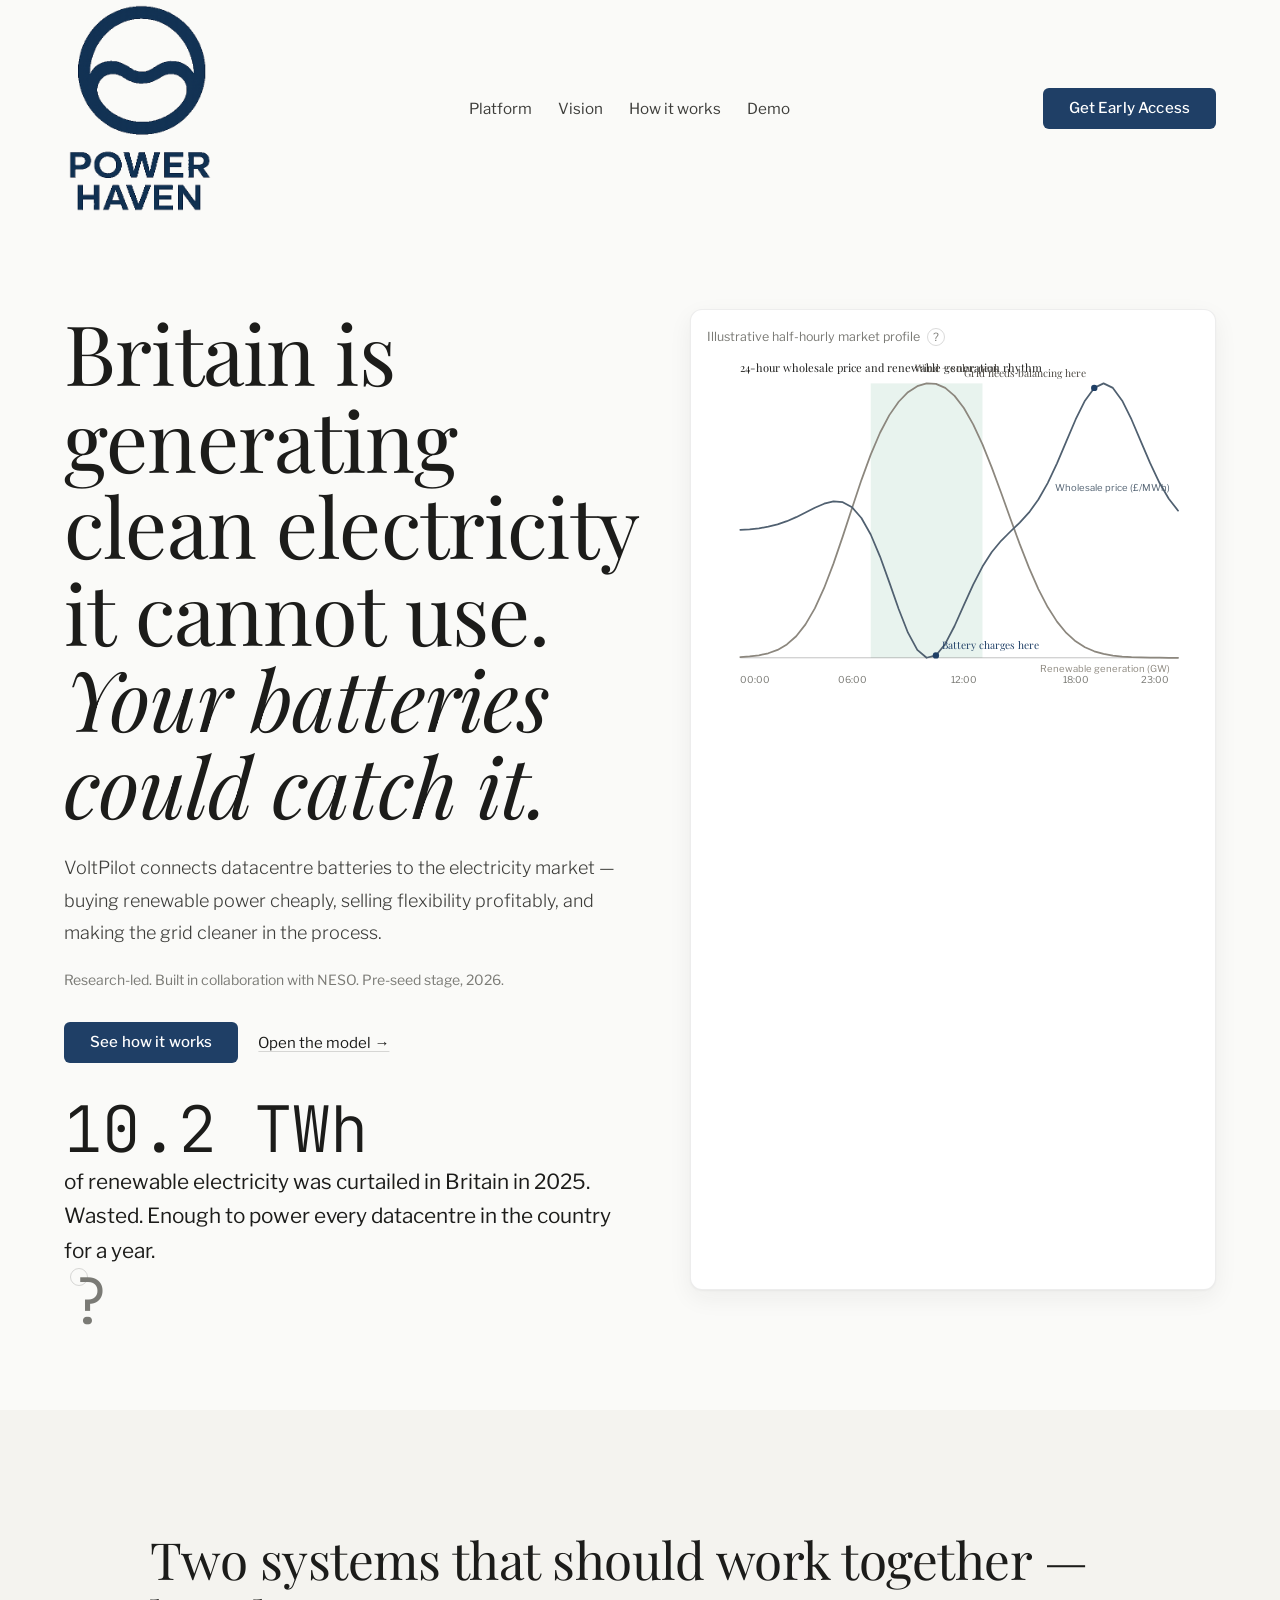
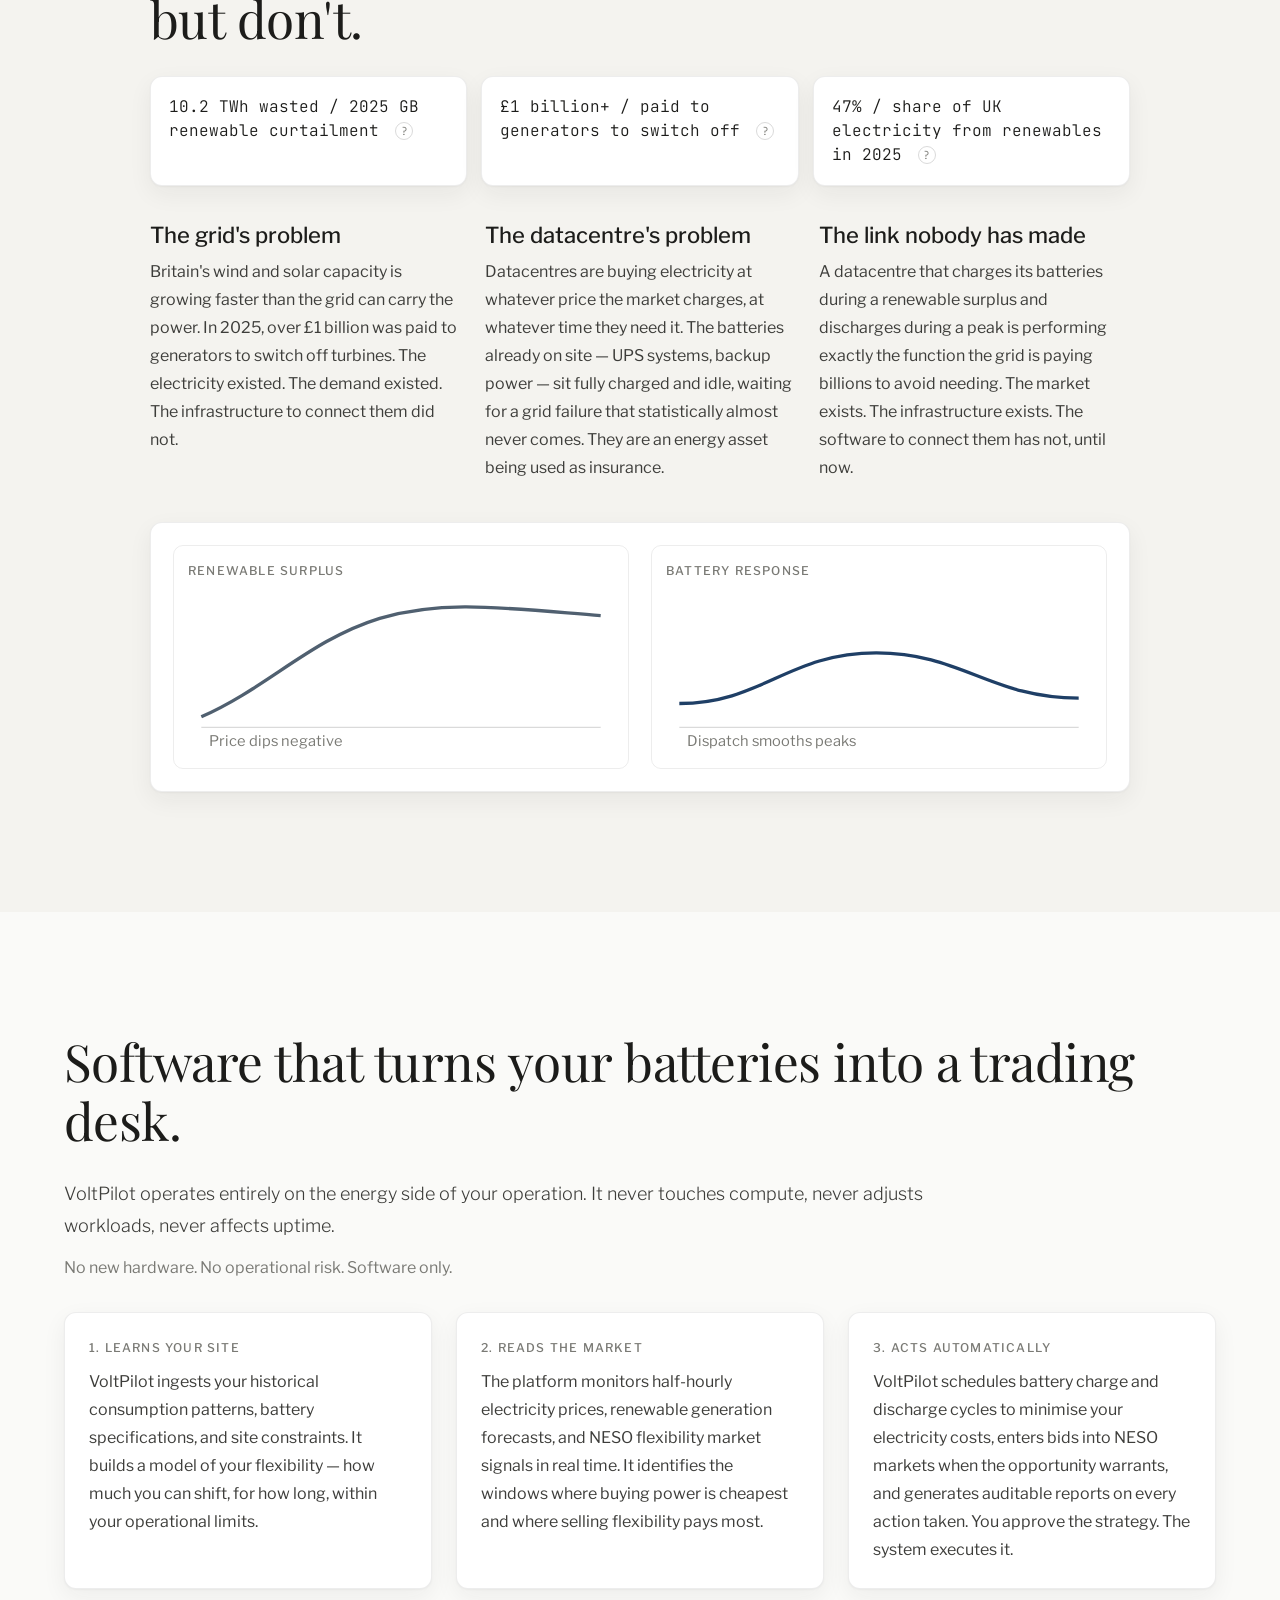
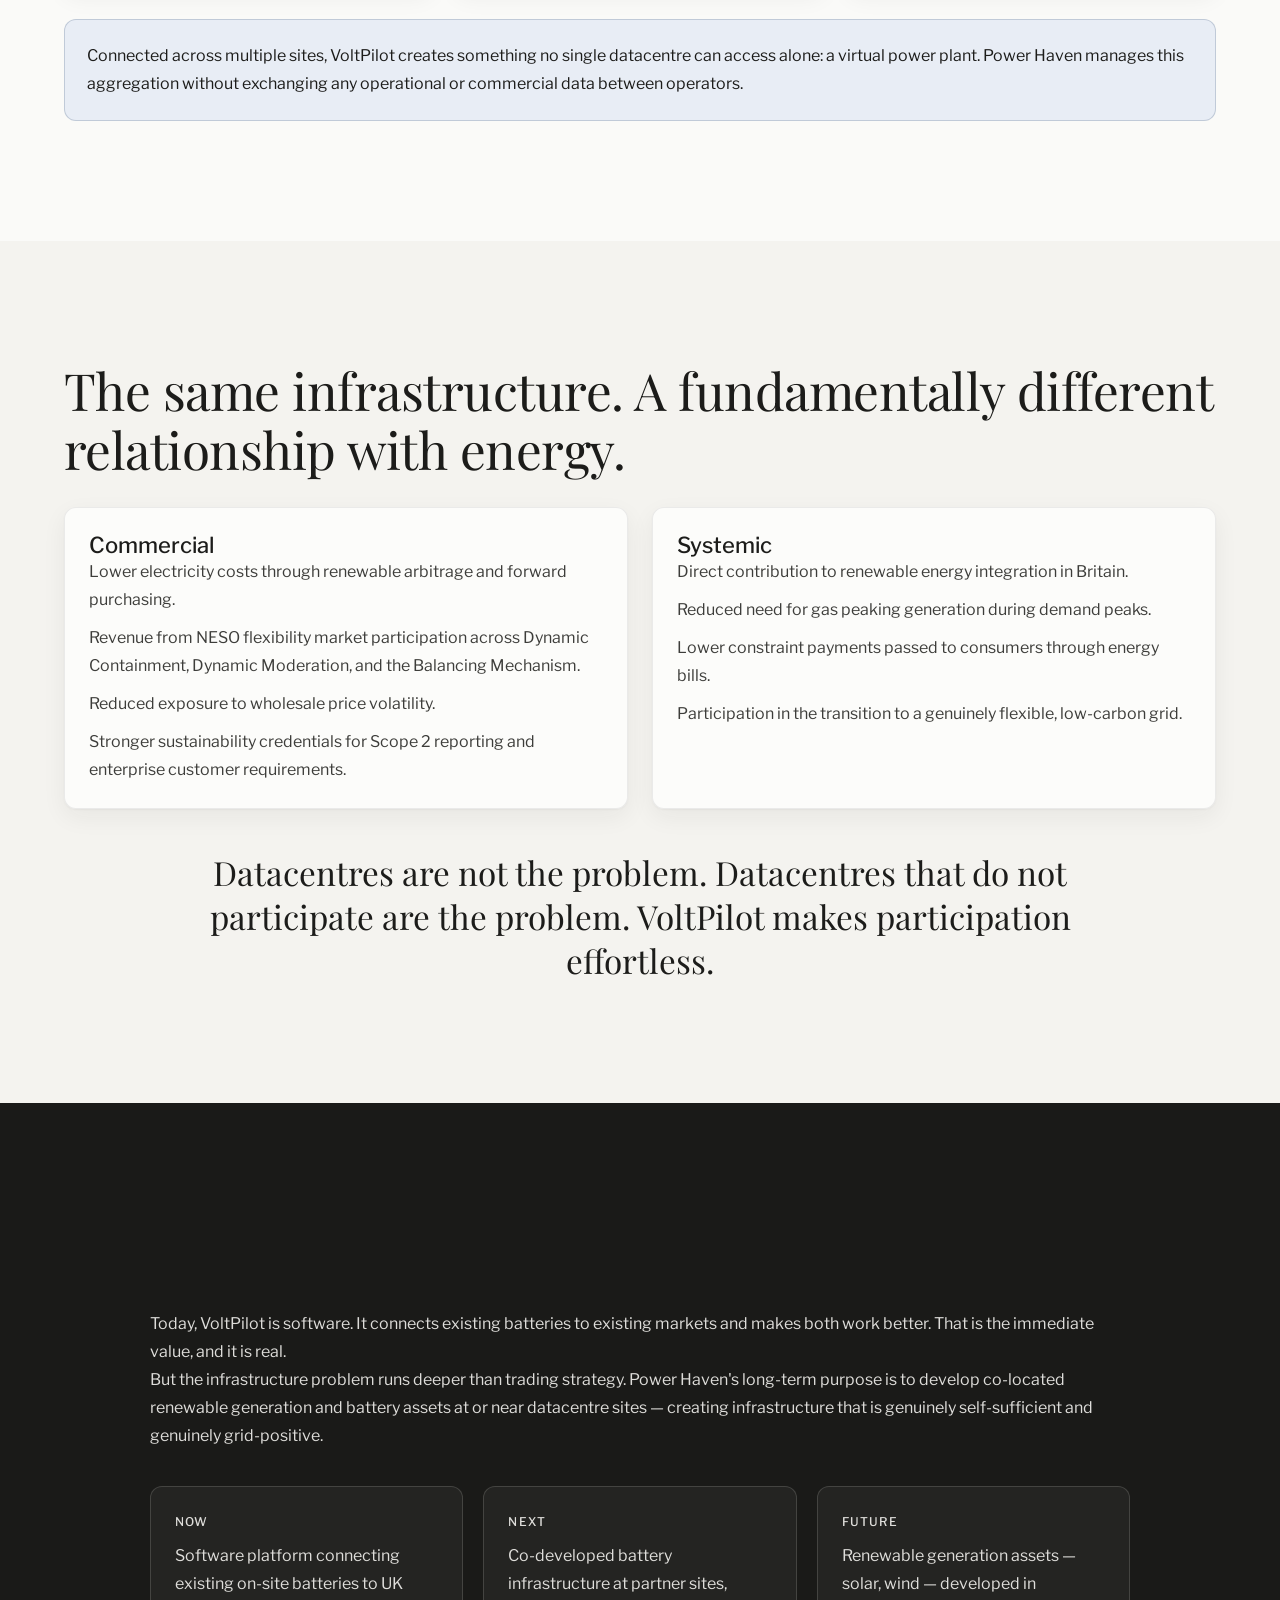
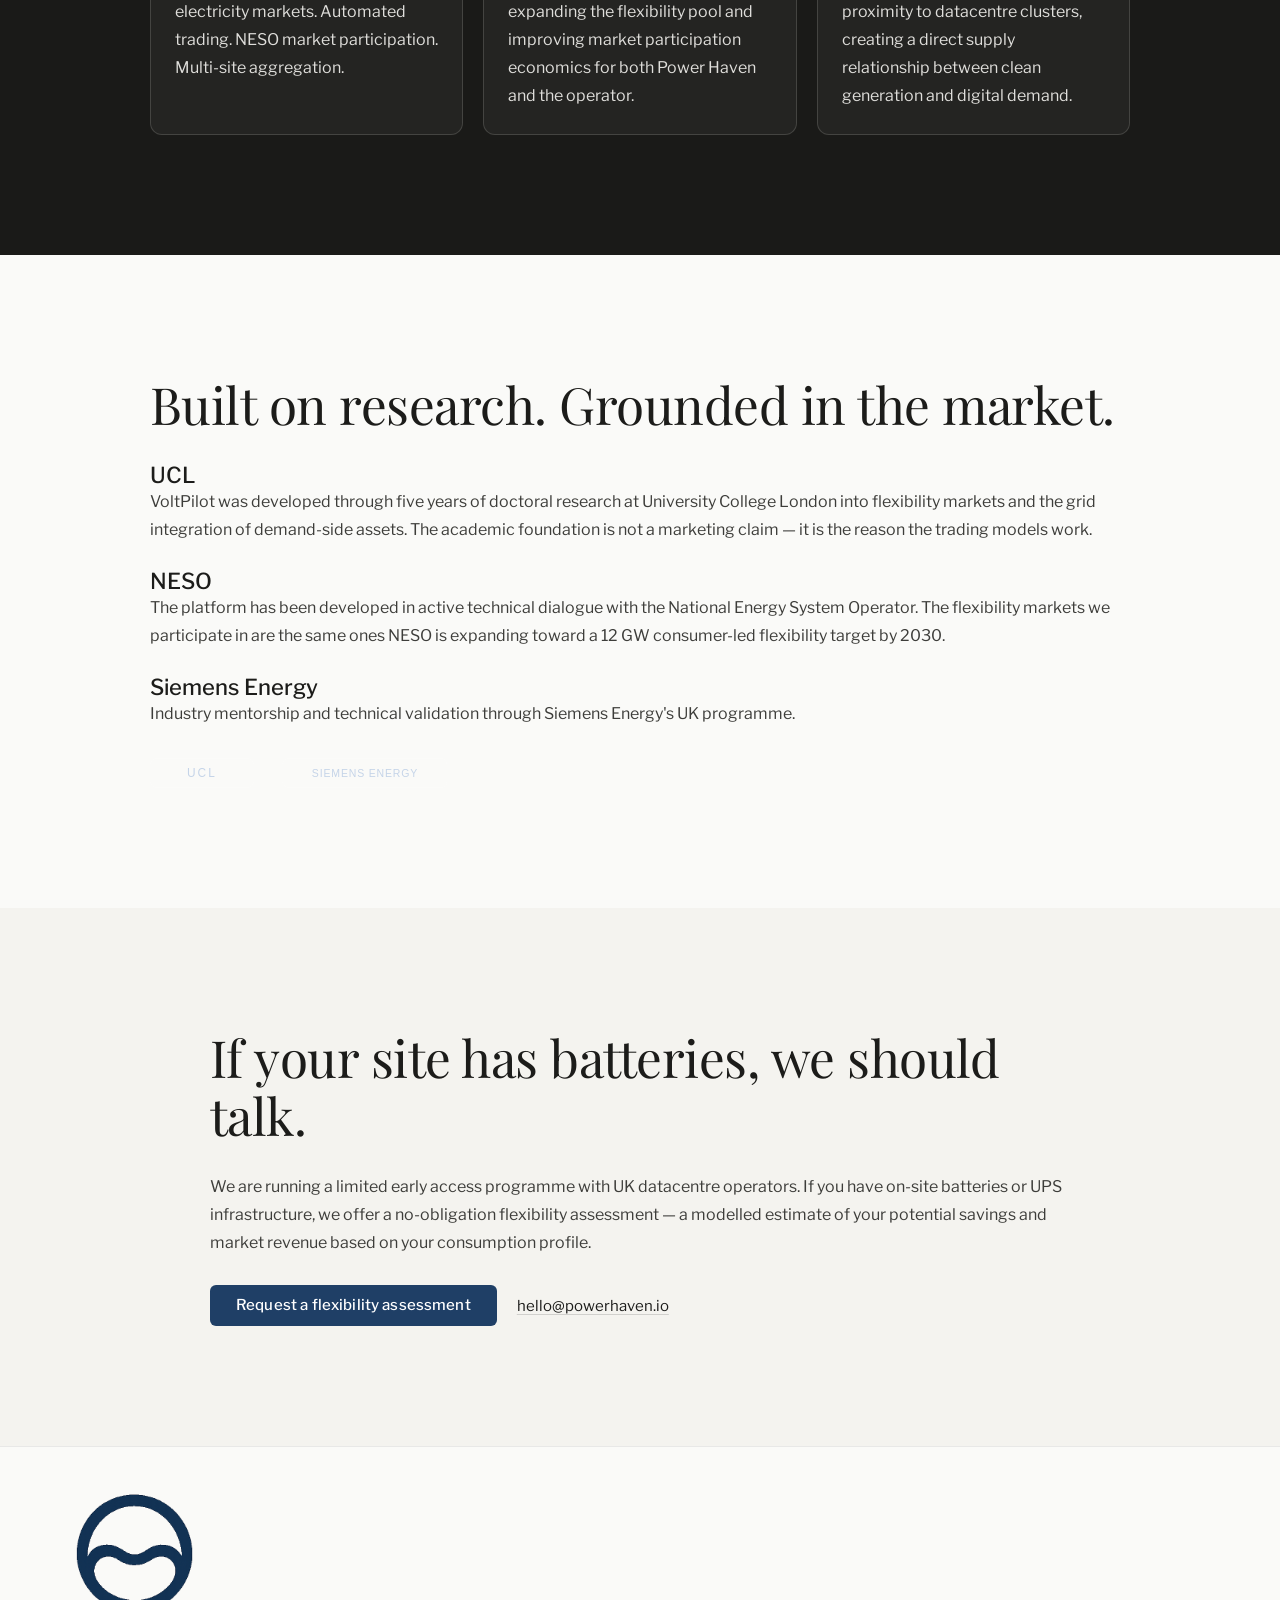
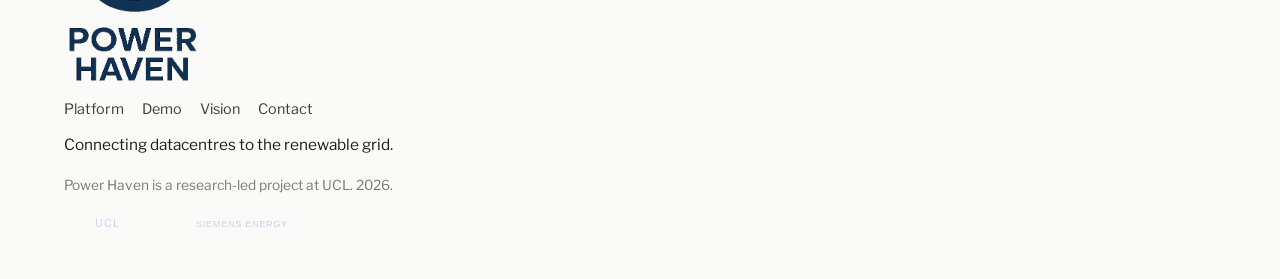
==== index.html @ f08cbbd0 "Launch redesigned Power Haven static site" ====
<!doctype html>
<html lang="en-GB">
  <head>
    <meta charset="UTF-8" />
    <meta name="viewport" content="width=device-width, initial-scale=1.0" />
    <meta
      name="description"
      content="Power Haven builds VoltPilot software that helps datacentres absorb renewable surplus power, trade flexibility, and support a cleaner UK grid."
    />
    <title>Power Haven | VoltPilot</title>
    <link rel="preconnect" href="https://fonts.googleapis.com" />
    <link rel="preconnect" href="https://fonts.gstatic.com" crossorigin />
    <link rel="stylesheet" href="css/tokens.css" />
    <link rel="stylesheet" href="css/base.css" />
    <link rel="stylesheet" href="css/layout.css" />
    <link rel="stylesheet" href="css/components.css" />
    <link rel="stylesheet" href="css/animations.css" />
  </head>
  <body>
    <header class="site-header" id="top">
      <div class="container nav-row">
        <a href="#top" class="brand" aria-label="Power Haven home">
          <img class="brand-logo" src="assets/powerhaven-logo-blue-final.png" alt="Power Haven" width="152" height="52" />
        </a>

        <button
          type="button"
          class="menu-toggle"
          aria-expanded="false"
          aria-controls="site-nav"
          data-menu-toggle
        >
          Menu
        </button>

        <nav id="site-nav" class="nav-links" aria-label="Primary navigation">
          <a href="#platform">Platform</a>
          <a href="#vision">Vision</a>
          <a href="#how-it-works">How it works</a>
          <a href="demo.html">Demo</a>
        </nav>

        <a href="#contact" class="btn-primary nav-cta">Get Early Access</a>
      </div>
    </header>

    <main>
      <section class="section hero" aria-labelledby="hero-title">
        <div class="container hero-grid">
          <div class="hero-copy" data-reveal>
            <h1 id="hero-title" class="hero-title">
              <span class="headline-line"><span class="headline-clip">Britain is generating clean electricity it cannot use.</span></span>
              <span class="headline-line headline-italic"><span class="headline-clip">Your batteries could catch it.</span></span>
            </h1>
            <p class="hero-subhead">
              VoltPilot connects datacentre batteries to the electricity market — buying renewable power cheaply,
              selling flexibility profitably, and making the grid cleaner in the process.
            </p>
            <p class="hero-credential">Research-led. Built in collaboration with NESO. Pre-seed stage, 2026.</p>
            <div class="hero-actions">
              <a href="#how-it-works" class="btn-primary">See how it works</a>
              <a href="demo.html" class="btn-secondary">Open the model →</a>
            </div>
            <p class="hero-stat">
              <span>10.2 TWh</span> of renewable electricity was curtailed in Britain in 2025. Wasted. Enough to
              power every datacentre in the country for a year.
              <span class="tooltip-wrap" tabindex="0">?
                <span class="tooltip-bubble">Curtailment context: 10.2 TWh = 10,200,000 MWh of generation not dispatched despite availability.</span>
              </span>
            </p>
          </div>

          <div class="hero-chart-wrap" data-reveal data-chart-reveal>
            <p class="chart-inline-note">
              Illustrative half-hourly market profile
              <span class="tooltip-wrap" tabindex="0">?
                <span class="tooltip-bubble">Chart is a modeled daily profile used to explain the dispatch logic, not a direct market feed screenshot.</span>
              </span>
            </p>
            <svg
              id="hero-market-chart"
              class="hero-chart"
              viewBox="0 0 620 430"
              role="img"
              aria-label="Half-hourly wholesale electricity price and renewable generation intensity over 24 hours with ideal battery charge and discharge windows"
            ></svg>
          </div>
        </div>
      </section>

      <section class="section section-alt" aria-labelledby="problem-title">
        <div class="container narrow">
          <h2 id="problem-title" class="section-title" data-reveal>Two systems that should work together — but don't.</h2>

          <div class="problem-stats" data-reveal data-stagger-group>
            <p>
              10.2 TWh wasted / 2025 GB renewable curtailment
              <span class="tooltip-wrap" tabindex="0">?
                <span class="tooltip-bubble">Defined as constrained renewable electricity that could not be delivered to demand.</span>
              </span>
            </p>
            <p>
              £1 billion+ / paid to generators to switch off
              <span class="tooltip-wrap" tabindex="0">?
                <span class="tooltip-bubble">Constraint payments are modeled as system balancing costs socialized through the market.</span>
              </span>
            </p>
            <p>
              47% / share of UK electricity from renewables in 2025
              <span class="tooltip-wrap" tabindex="0">?
                <span class="tooltip-bubble">Renewables share shown as annual percentage of total electricity generation mix.</span>
              </span>
            </p>
          </div>

          <div class="prose" data-reveal data-stagger-group>
            <article>
              <h3>The grid's problem</h3>
              <p>
                Britain's wind and solar capacity is growing faster than the grid can carry the power. In 2025, over
                £1 billion was paid to generators to switch off turbines. The electricity existed. The demand existed.
                The infrastructure to connect them did not.
              </p>
            </article>
            <article>
              <h3>The datacentre's problem</h3>
              <p>
                Datacentres are buying electricity at whatever price the market charges, at whatever time they need it.
                The batteries already on site — UPS systems, backup power — sit fully charged and idle, waiting for a
                grid failure that statistically almost never comes. They are an energy asset being used as insurance.
              </p>
            </article>
            <article>
              <h3>The link nobody has made</h3>
              <p>
                A datacentre that charges its batteries during a renewable surplus and discharges during a peak is
                performing exactly the function the grid is paying billions to avoid needing. The market exists. The
                infrastructure exists. The software to connect them has not, until now.
              </p>
            </article>
          </div>

          <div class="problem-diagram" data-reveal>
            <article>
              <p class="label">Renewable surplus</p>
              <svg viewBox="0 0 320 124" aria-hidden="true">
                <path d="M10 96 C60 74 92 38 144 22 C192 8 235 14 310 20" class="line line-one" />
                <line x1="10" y1="104" x2="310" y2="104" class="axis" />
                <text x="16" y="118">Price dips negative</text>
              </svg>
            </article>
            <article>
              <p class="label">Battery response</p>
              <svg viewBox="0 0 320 124" aria-hidden="true">
                <path d="M10 86 C72 86 92 48 158 48 C222 48 244 82 310 82" class="line line-two" />
                <line x1="10" y1="104" x2="310" y2="104" class="axis" />
                <text x="16" y="118">Dispatch smooths peaks</text>
              </svg>
            </article>
          </div>
        </div>
      </section>

      <section id="how-it-works" class="section" aria-labelledby="how-title">
        <div class="container">
          <h2 id="how-title" class="section-title" data-reveal>Software that turns your batteries into a trading desk.</h2>
          <p class="section-lead" data-reveal>
            VoltPilot operates entirely on the energy side of your operation. It never touches compute, never adjusts
            workloads, never affects uptime.
          </p>
          <p class="section-note" data-reveal>No new hardware. No operational risk. Software only.</p>

          <div class="three-col" data-reveal data-stagger-group>
            <article class="card">
              <p class="label">1. Learns your site</p>
              <p>
                VoltPilot ingests your historical consumption patterns, battery specifications, and site constraints. It
                builds a model of your flexibility — how much you can shift, for how long, within your operational
                limits.
              </p>
            </article>
            <article class="card">
              <p class="label">2. Reads the market</p>
              <p>
                The platform monitors half-hourly electricity prices, renewable generation forecasts, and NESO
                flexibility market signals in real time. It identifies the windows where buying power is cheapest and
                where selling flexibility pays most.
              </p>
            </article>
            <article class="card">
              <p class="label">3. Acts automatically</p>
              <p>
                VoltPilot schedules battery charge and discharge cycles to minimise your electricity costs, enters bids
                into NESO markets when the opportunity warrants, and generates auditable reports on every action taken.
                You approve the strategy. The system executes it.
              </p>
            </article>
          </div>

          <p class="network-note" data-reveal>
            Connected across multiple sites, VoltPilot creates something no single datacentre can access alone: a
            virtual power plant. Power Haven manages this aggregation without exchanging any operational or commercial
            data between operators.
          </p>
        </div>
      </section>

      <section id="platform" class="section section-alt" aria-labelledby="gain-title">
        <div class="container">
          <h2 id="gain-title" class="section-title" data-reveal>
            The same infrastructure. A fundamentally different relationship with energy.
          </h2>

          <div class="two-col" data-reveal data-stagger-group>
            <article class="card tone-light">
              <h3>Commercial</h3>
              <p>Lower electricity costs through renewable arbitrage and forward purchasing.</p>
              <p>Revenue from NESO flexibility market participation across Dynamic Containment, Dynamic Moderation, and the Balancing Mechanism.</p>
              <p>Reduced exposure to wholesale price volatility.</p>
              <p>Stronger sustainability credentials for Scope 2 reporting and enterprise customer requirements.</p>
            </article>
            <article class="card tone-light">
              <h3>Systemic</h3>
              <p>Direct contribution to renewable energy integration in Britain.</p>
              <p>Reduced need for gas peaking generation during demand peaks.</p>
              <p>Lower constraint payments passed to consumers through energy bills.</p>
              <p>Participation in the transition to a genuinely flexible, low-carbon grid.</p>
            </article>
          </div>

          <p class="mission-line" data-reveal>
            Datacentres are not the problem. Datacentres that do not participate are the problem. VoltPilot makes
            participation effortless.
          </p>
        </div>
      </section>

      <section id="vision" class="section section-dark" aria-labelledby="vision-title">
        <div class="container narrow">
          <h2 id="vision-title" class="section-title" data-reveal>Where we are going.</h2>
          <p data-reveal>
            Today, VoltPilot is software. It connects existing batteries to existing markets and makes both work
            better. That is the immediate value, and it is real.
          </p>
          <p data-reveal>
            But the infrastructure problem runs deeper than trading strategy. Power Haven's long-term purpose is to
            develop co-located renewable generation and battery assets at or near datacentre sites — creating
            infrastructure that is genuinely self-sufficient and genuinely grid-positive.
          </p>

          <div class="milestones" data-reveal data-stagger-group>
            <article class="card dark-card">
              <p class="label">Now</p>
              <p>
                Software platform connecting existing on-site batteries to UK electricity markets. Automated trading.
                NESO market participation. Multi-site aggregation.
              </p>
            </article>
            <article class="card dark-card">
              <p class="label">Next</p>
              <p>
                Co-developed battery infrastructure at partner sites, expanding the flexibility pool and improving
                market participation economics for both Power Haven and the operator.
              </p>
            </article>
            <article class="card dark-card">
              <p class="label">Future</p>
              <p>
                Renewable generation assets — solar, wind — developed in proximity to datacentre clusters, creating a
                direct supply relationship between clean generation and digital demand.
              </p>
            </article>
          </div>
        </div>
      </section>

      <section class="section" aria-labelledby="credentials-title">
        <div class="container narrow">
          <h2 id="credentials-title" class="section-title" data-reveal>Built on research. Grounded in the market.</h2>

          <div class="credentials" data-reveal data-stagger-group>
            <article>
              <h3>UCL</h3>
              <p>
                VoltPilot was developed through five years of doctoral research at University College London into
                flexibility markets and the grid integration of demand-side assets. The academic foundation is not a
                marketing claim — it is the reason the trading models work.
              </p>
            </article>
            <article>
              <h3>NESO</h3>
              <p>
                The platform has been developed in active technical dialogue with the National Energy System Operator.
                The flexibility markets we participate in are the same ones NESO is expanding toward a 12 GW
                consumer-led flexibility target by 2030.
              </p>
            </article>
            <article>
              <h3>Siemens Energy</h3>
              <p>Industry mentorship and technical validation through Siemens Energy's UK programme.</p>
            </article>
          </div>

          <div class="logo-row" data-reveal aria-label="Affiliations">
            <img src="assets/ucl-logo.svg" alt="UCL" width="104" height="30" loading="lazy" />
            <img src="assets/siemens-energy-logo.svg" alt="Siemens Energy" width="170" height="30" loading="lazy" />
          </div>
        </div>
      </section>

      <section id="contact" class="section section-alt" aria-labelledby="contact-title">
        <div class="container narrow contact">
          <h2 id="contact-title" class="section-title" data-reveal>If your site has batteries, we should talk.</h2>
          <p data-reveal>
            We are running a limited early access programme with UK datacentre operators. If you have on-site
            batteries or UPS infrastructure, we offer a no-obligation flexibility assessment — a modelled estimate of
            your potential savings and market revenue based on your consumption profile.
          </p>
          <div class="contact-actions" data-reveal>
            <a href="mailto:hello@powerhaven.io?subject=Flexibility%20Assessment" class="btn-primary">
              Request a flexibility assessment
            </a>
            <a href="mailto:hello@powerhaven.io" class="btn-secondary">hello@powerhaven.io</a>
          </div>
        </div>
      </section>
    </main>

    <footer class="site-footer">
      <div class="container footer-grid">
        <a href="#top" class="brand" aria-label="Power Haven home">
          <img class="brand-logo" src="assets/powerhaven-logo-blue-final.png" alt="Power Haven" width="138" height="48" />
        </a>
        <nav class="footer-nav" aria-label="Footer links">
          <a href="#platform">Platform</a>
          <a href="demo.html">Demo</a>
          <a href="#vision">Vision</a>
          <a href="#contact">Contact</a>
        </nav>
        <p class="footer-mission">Connecting datacentres to the renewable grid.</p>
        <p class="footer-legal">Power Haven is a research-led project at UCL. 2026.</p>
        <div class="footer-affiliations" aria-label="Affiliations">
          <img src="assets/ucl-logo.svg" alt="UCL" width="88" height="26" loading="lazy" />
          <img src="assets/siemens-energy-logo.svg" alt="Siemens Energy" width="144" height="26" loading="lazy" />
        </div>
      </div>
    </footer>

    <script src="js/chart.js" defer></script>
    <script src="js/scroll.js" defer></script>
  </body>
</html>
---- css/tokens.css ----
:root {
  --bg-page: #fafaf8;
  --bg-section: #f4f3ef;
  --bg-card: #ffffff;
  --bg-dark: #1a1a18;

  --text-primary: #1c1c1a;
  --text-body: #3d3d3a;
  --text-muted: #7a7a75;
  --text-inverse: #f4f3ef;

  --accent: #1f3f66;
  --accent-light: #e8edf5;

  --border: rgba(28, 28, 26, 0.08);
  --border-strong: rgba(28, 28, 26, 0.16);
  --shadow-card: 0 1px 2px rgba(28, 28, 26, 0.04), 0 8px 24px rgba(28, 28, 26, 0.06);

  --line-price: #506070;
  --line-renewable: #8c877e;
}
---- css/base.css ----
@import url('https://fonts.googleapis.com/css2?family=Playfair+Display:ital,wght@0,400;0,500;1,400&family=Libre+Franklin:wght@300;400;500&family=JetBrains+Mono:wght@300;400&display=swap');

:root {
  --font-display: 'Playfair Display', Georgia, serif;
  --font-body: 'Libre Franklin', 'Helvetica Neue', sans-serif;
  --font-mono: 'JetBrains Mono', monospace;
}

* {
  box-sizing: border-box;
}

html {
  scroll-behavior: smooth;
}

body {
  margin: 0;
  font-family: var(--font-body);
  font-weight: 400;
  color: var(--text-body);
  background: var(--bg-page);
  text-rendering: optimizeLegibility;
  -webkit-font-smoothing: antialiased;
}

img,
svg {
  display: block;
  max-width: 100%;
}

a {
  color: inherit;
  text-decoration: none;
}

h1,
h2,
h3,
p {
  margin: 0;
}

h1,
h2 {
  font-family: var(--font-display);
  color: var(--text-primary);
  letter-spacing: -0.01em;
}

h3 {
  font-family: var(--font-body);
  font-size: 1.375rem;
  font-weight: 500;
  color: var(--text-primary);
}

p {
  font-size: 1rem;
  line-height: 1.75;
}

.section-title {
  font-size: clamp(2rem, 4vw, 3.25rem);
  font-weight: 400;
  line-height: 1.15;
  margin-bottom: 28px;
}

.label {
  font-size: 0.75rem;
  letter-spacing: 0.1em;
  text-transform: uppercase;
  color: var(--text-muted);
  font-weight: 500;
}
---- css/layout.css ----
.container {
  width: min(1200px, calc(100% - 10vw));
  margin: 0 auto;
}

.narrow {
  width: min(980px, 100%);
}

.section {
  padding: 120px 0;
}

.section-alt {
  background: var(--bg-section);
}

.section-dark {
  background: var(--bg-dark);
  color: var(--text-inverse);
}

.section-dark .section-title,
.section-dark h3 {
  color: var(--text-inverse);
}

.section-dark p,
.section-dark .label {
  color: rgba(244, 243, 239, 0.9);
}

.hero {
  padding-top: 92px;
  min-height: 80vh;
  display: flex;
  align-items: center;
}

.hero-grid {
  display: grid;
  grid-template-columns: 1.1fr 1fr;
  gap: 48px;
  align-items: start;
}

.prose {
  display: grid;
  grid-template-columns: repeat(3, minmax(0, 1fr));
  gap: 24px;
  margin-bottom: 40px;
}

.three-col {
  display: grid;
  grid-template-columns: repeat(3, minmax(0, 1fr));
  gap: 24px;
}

.two-col {
  display: grid;
  grid-template-columns: repeat(2, minmax(0, 1fr));
  gap: 24px;
}

.milestones {
  display: grid;
  grid-template-columns: repeat(3, minmax(0, 1fr));
  gap: 20px;
  margin-top: 36px;
}

.credentials {
  display: grid;
  gap: 24px;
}

.contact {
  max-width: 860px;
}

@media (max-width: 1024px) {
  .container {
    width: min(1200px, calc(100% - 12%));
  }

  .section {
    padding: 80px 0;
  }

  .hero {
    min-height: auto;
  }

  .hero-grid,
  .prose,
  .three-col,
  .two-col,
  .milestones {
    grid-template-columns: 1fr;
  }
}

@media (max-width: 640px) {
  .container {
    width: calc(100% - 40px);
  }

  .section {
    padding: 64px 0;
  }
}
---- css/components.css ----
.site-header {
  position: sticky;
  top: 0;
  z-index: 20;
  background: var(--bg-page);
  border-bottom: 1px solid transparent;
}

.site-header.is-scrolled {
  border-bottom-color: var(--border);
}

.nav-row {
  display: flex;
  align-items: center;
  justify-content: space-between;
  gap: 24px;
  min-height: 78px;
}

.brand {
  display: inline-flex;
  align-items: center;
  gap: 0;
}

.brand-logo {
  width: 152px;
  height: auto;
  display: block;
}

.nav-links {
  display: flex;
  align-items: center;
  gap: 26px;
  color: var(--text-body);
  font-size: 0.95rem;
}

.nav-links a {
  position: relative;
}

.nav-links a::after {
  content: '';
  position: absolute;
  left: 0;
  bottom: -5px;
  width: 100%;
  height: 1px;
  background: var(--text-primary);
  transform: scaleX(0);
  transform-origin: left;
  transition: transform 0.2s ease;
}

.nav-links a:hover::after {
  transform: scaleX(1);
}

.menu-toggle {
  display: none;
  border: 1px solid var(--border-strong);
  background: transparent;
  color: var(--text-primary);
  font-family: var(--font-body);
  font-size: 0.875rem;
  padding: 9px 12px;
  border-radius: 6px;
}

.btn-primary {
  background: var(--accent);
  color: #ffffff;
  font-family: var(--font-body);
  font-weight: 500;
  font-size: 0.9375rem;
  line-height: 1;
  display: inline-flex;
  align-items: center;
  justify-content: center;
  gap: 8px;
  padding: 13px 26px;
  border-radius: 6px;
  border: none;
  letter-spacing: 0.01em;
  transition: background 0.2s ease, box-shadow 0.2s ease;
}

.btn-primary:hover {
  background: #163253;
  box-shadow: 0 2px 12px rgba(31, 63, 102, 0.2);
}

.btn-secondary {
  background: none;
  border: none;
  color: var(--text-primary);
  font-family: var(--font-body);
  font-weight: 400;
  font-size: 0.9375rem;
  padding: 0;
  text-decoration: underline;
  text-underline-offset: 3px;
  text-decoration-color: var(--border-strong);
  transition: text-decoration-color 0.2s ease;
}

.btn-secondary:hover {
  text-decoration-color: var(--text-primary);
}

.tooltip-wrap {
  position: relative;
  display: inline-flex;
  width: 18px;
  height: 18px;
  align-items: center;
  justify-content: center;
  border: 1px solid var(--border-strong);
  border-radius: 999px;
  color: var(--text-muted);
  font-size: 0.7rem;
  line-height: 1;
  cursor: default;
  flex-shrink: 0;
}

.tooltip-bubble {
  position: absolute;
  bottom: calc(100% + 8px);
  left: 50%;
  transform: translateX(-50%);
  min-width: 210px;
  max-width: 280px;
  padding: 8px 10px;
  border-radius: 8px;
  border: 1px solid var(--border);
  background: #ffffff;
  color: var(--text-body);
  box-shadow: var(--shadow-card);
  font-size: 0.74rem;
  line-height: 1.45;
  opacity: 0;
  pointer-events: none;
  transition: opacity 0.16s ease;
  z-index: 8;
}

.tooltip-wrap:hover .tooltip-bubble,
.tooltip-wrap:focus .tooltip-bubble,
.tooltip-wrap:focus-visible .tooltip-bubble {
  opacity: 1;
}

.hero-title {
  font-size: clamp(3.25rem, 6.5vw, 6rem);
  font-weight: 400;
  line-height: 1.04;
  margin-bottom: 24px;
}

.headline-line {
  display: block;
  overflow: hidden;
}

.headline-clip {
  display: inline-block;
}

.headline-italic {
  font-style: italic;
}

.hero-subhead {
  font-size: 1.125rem;
  font-weight: 300;
  line-height: 1.8;
  max-width: 720px;
  color: var(--text-body);
}

.hero-credential {
  margin-top: 18px;
  color: var(--text-muted);
  font-size: 0.875rem;
}

.hero-actions {
  margin-top: 30px;
  display: flex;
  align-items: center;
  gap: 20px;
  flex-wrap: wrap;
}

.hero-stat {
  margin-top: 34px;
  font-size: clamp(1.02rem, 1.8vw, 1.3rem);
  line-height: 1.65;
  color: var(--text-primary);
}

.hero-stat span {
  display: block;
  margin-bottom: 4px;
  font-family: var(--font-mono);
  font-size: clamp(2.5rem, 5vw, 4.5rem);
  font-weight: 300;
  line-height: 1;
}

.hero-chart-wrap {
  background: var(--bg-card);
  border: 1px solid var(--border);
  border-radius: 12px;
  box-shadow: var(--shadow-card);
  padding: 16px;
  align-self: stretch;
}

.chart-inline-note {
  margin: 0 0 10px;
  display: inline-flex;
  align-items: center;
  gap: 7px;
  font-size: 0.78rem;
  color: var(--text-muted);
}

.hero-chart {
  width: 100%;
  height: auto;
}

.problem-stats {
  display: grid;
  grid-template-columns: repeat(3, minmax(0, 1fr));
  gap: 14px;
  margin-bottom: 36px;
}

.problem-stats p {
  font-family: var(--font-mono);
  font-weight: 300;
  color: var(--text-primary);
  background: var(--bg-card);
  border: 1px solid var(--border);
  border-radius: 12px;
  box-shadow: var(--shadow-card);
  padding: 18px;
  line-height: 1.5;
}

.problem-stats p .tooltip-wrap {
  margin-left: 6px;
}

.prose h3 {
  margin-bottom: 10px;
}

.problem-diagram {
  background: var(--bg-card);
  border: 1px solid var(--border);
  border-radius: 12px;
  box-shadow: var(--shadow-card);
  padding: 22px;
  display: grid;
  grid-template-columns: repeat(2, minmax(0, 1fr));
  gap: 22px;
}

.problem-diagram article {
  border: 1px solid var(--border);
  border-radius: 10px;
  padding: 14px;
}

.problem-diagram svg {
  margin-top: 8px;
  overflow: visible;
}

.problem-diagram .line {
  fill: none;
  stroke-width: 2.5;
}

.problem-diagram .line-one {
  stroke: var(--line-price);
}

.problem-diagram .line-two {
  stroke: var(--accent);
}

.problem-diagram .axis {
  stroke: var(--border-strong);
  stroke-width: 1;
}

.problem-diagram text {
  fill: var(--text-muted);
  font-family: var(--font-body);
  font-size: 11px;
}

.section-lead {
  font-size: 1.125rem;
  font-weight: 300;
  line-height: 1.8;
  max-width: 900px;
  margin-bottom: 12px;
}

.section-note {
  color: var(--text-muted);
  margin-bottom: 30px;
}

.card {
  background: var(--bg-card);
  border: 1px solid var(--border);
  border-radius: 12px;
  box-shadow: var(--shadow-card);
  padding: 24px;
}

.card p + p {
  margin-top: 10px;
}

.tone-light {
  background: rgba(255, 255, 255, 0.7);
}

.network-note {
  margin-top: 30px;
  background: var(--accent-light);
  border: 1px solid rgba(31, 63, 102, 0.2);
  color: var(--text-primary);
  border-radius: 12px;
  padding: 22px;
}

.mission-line {
  margin: 42px auto 0;
  max-width: 940px;
  text-align: center;
  font-family: var(--font-display);
  color: var(--text-primary);
  font-size: clamp(1.5rem, 2.6vw, 2.2rem);
  line-height: 1.32;
}

.dark-card {
  background: #242422;
  border-color: rgba(244, 243, 239, 0.15);
  box-shadow: none;
}

.logo-row {
  margin-top: 30px;
  display: flex;
  align-items: center;
  gap: 26px;
}

.contact-actions {
  margin-top: 28px;
  display: flex;
  align-items: center;
  gap: 20px;
  flex-wrap: wrap;
}

.demo-section {
  padding-top: 84px;
}

.demo-shell {
  display: grid;
  gap: 28px;
}

.demo-heading .section-title {
  margin-bottom: 16px;
}

.demo-meta {
  color: var(--text-muted);
  font-size: 0.9rem;
}

.demo-grid {
  display: grid;
  grid-template-columns: minmax(0, 0.95fr) minmax(0, 1.05fr);
  gap: 24px;
  align-items: start;
}

.demo-controls,
.demo-results {
  padding: 28px;
}

.demo-card-head h2 {
  margin: 0;
  font-family: var(--font-display);
  font-size: 1.8rem;
  line-height: 1.2;
  color: var(--text-primary);
}

.demo-card-head p {
  margin-top: 8px;
  color: var(--text-muted);
}

.product-headline {
  display: flex;
  align-items: center;
  gap: 12px;
}

.voltpilot-logo {
  width: 82px;
  height: auto;
}

.scenario-form {
  margin-top: 18px;
  display: grid;
  gap: 18px;
}

.control-group {
  margin: 0;
  padding: 0;
  border: 0;
  display: grid;
  gap: 8px;
}

.control-title {
  padding: 0;
  font-size: 0.76rem;
  letter-spacing: 0.1em;
  text-transform: uppercase;
  color: var(--text-muted);
  font-weight: 500;
}

.control-options {
  display: flex;
  flex-wrap: wrap;
  gap: 8px;
}

.control-pill {
  border: 1px solid var(--border-strong);
  background: #fff;
  color: var(--text-body);
  border-radius: 999px;
  font-family: var(--font-body);
  font-size: 0.86rem;
  line-height: 1;
  padding: 10px 14px;
  cursor: pointer;
  transition: border-color 0.2s ease, color 0.2s ease, background 0.2s ease;
}

.control-pill:hover {
  border-color: rgba(31, 63, 102, 0.45);
  color: var(--text-primary);
}

.control-pill.is-active {
  border-color: var(--accent);
  background: var(--accent-light);
  color: var(--text-primary);
}

.demo-actions {
  margin-top: 24px;
  display: flex;
  gap: 16px;
  align-items: center;
  flex-wrap: wrap;
}

.scenario-status {
  margin-top: 20px;
  border: 1px solid rgba(31, 63, 102, 0.2);
  background: var(--accent-light);
  color: var(--text-primary);
  border-radius: 10px;
  padding: 12px 14px;
  font-size: 0.9rem;
}

.scenario-status.is-fallback {
  border-color: rgba(168, 112, 43, 0.28);
  background: #f6f0e8;
}

.result-grid {
  margin-top: 18px;
  display: grid;
  grid-template-columns: repeat(auto-fit, minmax(180px, 1fr));
  gap: 12px;
}

.result-tile {
  border: 1px solid var(--border);
  border-radius: 10px;
  padding: 14px;
  background: #fff;
}

.result-tile .label {
  margin-bottom: 0;
}

.result-value {
  font-family: var(--font-mono);
  color: var(--text-primary);
  font-size: 1.12rem;
  line-height: 1.4;
}

.metric-head {
  display: flex;
  align-items: center;
  gap: 8px;
  margin-bottom: 8px;
}

.metric-head .label {
  flex: 1;
}

.metric-badge {
  width: 10px;
  height: 10px;
  border-radius: 2px;
  display: inline-block;
  flex-shrink: 0;
}

.metric-badge-env {
  background: rgba(31, 63, 102, 0.82);
}

.metric-badge-econ {
  background: rgba(95, 89, 80, 0.85);
}

.metric-badge-ops {
  background: rgba(93, 99, 110, 0.82);
}

.metric-meter {
  margin-top: 8px;
  width: 100%;
  height: 6px;
  border-radius: 999px;
  background: rgba(28, 28, 26, 0.09);
  overflow: hidden;
}

.metric-meter span {
  display: block;
  height: 100%;
  width: 0%;
  border-radius: inherit;
  background: var(--accent);
}

.meter-axis {
  margin-top: 4px;
  display: flex;
  justify-content: space-between;
  gap: 8px;
  color: var(--text-muted);
  font-size: 0.68rem;
  line-height: 1.3;
  font-family: var(--font-mono);
}

.result-compare {
  margin-top: 6px;
  color: var(--text-muted);
  font-size: 0.78rem;
  line-height: 1.45;
}

.result-context {
  margin-top: 4px;
  color: var(--text-muted);
  font-size: 0.74rem;
  line-height: 1.45;
}

.result-tile-accent {
  border-color: rgba(31, 63, 102, 0.25);
  background: var(--accent-light);
}

.scenario-summary {
  margin-top: 16px;
  color: var(--text-body);
  font-size: 0.95rem;
}

.chart-block {
  margin-top: 22px;
  border: 1px solid var(--border);
  border-radius: 10px;
  padding: 14px;
}

.chart-head {
  display: flex;
  justify-content: space-between;
  gap: 12px;
  align-items: baseline;
  margin-bottom: 12px;
}

.chart-head p {
  margin: 0;
}

.chart-head .label {
  display: inline-flex;
  align-items: center;
  gap: 7px;
}

.chart-head #chart-total {
  color: var(--text-muted);
  font-size: 0.86rem;
}

.monthly-chart {
  display: grid;
  gap: 8px;
}

.month-row {
  display: grid;
  grid-template-columns: 36px 1fr auto;
  gap: 10px;
  align-items: center;
}

.month-label {
  font-size: 0.78rem;
  color: var(--text-muted);
}

.month-track {
  width: 100%;
  height: 8px;
  border-radius: 999px;
  background: rgba(28, 28, 26, 0.08);
  overflow: hidden;
}

.month-fill {
  height: 100%;
  border-radius: 999px;
  background: var(--accent);
}

.month-value {
  font-size: 0.77rem;
  color: var(--text-body);
  font-family: var(--font-mono);
}

.comparison-chart,
.impact-chart {
  width: 100%;
}

.comparison-chart svg,
.impact-chart svg {
  width: 100%;
  height: auto;
  display: block;
}

.chart-legend {
  margin-top: 10px;
  display: flex;
  flex-wrap: wrap;
  gap: 12px;
  font-size: 0.76rem;
  color: var(--text-muted);
}

.chart-legend-item {
  display: inline-flex;
  align-items: center;
  gap: 6px;
}

.chart-dot {
  width: 9px;
  height: 9px;
  border-radius: 50%;
  display: inline-block;
}

.impact-grid {
  margin-top: 10px;
  display: grid;
  gap: 12px;
}

.impact-row {
  border: 1px solid var(--border);
  border-radius: 10px;
  padding: 10px;
  background: #fff;
}

.impact-row-head {
  display: flex;
  justify-content: space-between;
  gap: 10px;
  margin-bottom: 8px;
  font-size: 0.78rem;
  color: var(--text-body);
  line-height: 1.4;
}

.impact-row-head span:last-child {
  color: var(--text-muted);
  text-align: right;
}

.impact-bar-group {
  display: grid;
  gap: 6px;
}

.impact-bar-track {
  height: 8px;
  border-radius: 999px;
  background: rgba(28, 28, 26, 0.08);
  overflow: hidden;
}

.impact-bar {
  height: 100%;
  border-radius: 999px;
}

.impact-bar-baseline {
  background: #8d8a83;
}

.impact-bar-voltpilot {
  background: #1f3f66;
}

.hero-stat .tooltip-wrap,
.problem-stats .tooltip-wrap {
  margin-left: 6px;
  vertical-align: middle;
}

.site-footer {
  border-top: 1px solid var(--border);
  padding: 42px 0;
}

.site-footer .brand-logo {
  width: 138px;
}

.footer-grid {
  display: grid;
  gap: 14px;
}

.footer-nav {
  display: flex;
  gap: 18px;
  color: var(--text-body);
  font-size: 0.9rem;
}

.footer-mission {
  color: var(--text-primary);
  font-size: 0.96rem;
}

.footer-legal {
  color: var(--text-muted);
  font-size: 0.86rem;
}

.footer-affiliations {
  display: flex;
  align-items: center;
  gap: 18px;
}

@media (max-width: 1024px) {
  .nav-cta {
    display: none;
  }

  .menu-toggle {
    display: inline-flex;
    margin-left: auto;
  }

  .nav-links {
    position: absolute;
    top: 78px;
    left: 0;
    right: 0;
    background: var(--bg-page);
    border-top: 1px solid var(--border);
    border-bottom: 1px solid var(--border);
    display: none;
    flex-direction: column;
    align-items: flex-start;
    gap: 16px;
    padding: 20px 6%;
  }

  .nav-links.is-open {
    display: flex;
  }

  .problem-stats,
  .problem-diagram {
    grid-template-columns: 1fr;
  }

  .demo-grid {
    grid-template-columns: 1fr;
  }

  .result-grid {
    grid-template-columns: repeat(auto-fit, minmax(170px, 1fr));
  }

  .tooltip-bubble {
    left: 0;
    transform: none;
  }
}

@media (max-width: 640px) {
  .hero-actions,
  .contact-actions,
  .demo-actions {
    flex-direction: column;
    align-items: flex-start;
  }

  .demo-controls,
  .demo-results {
    padding: 20px;
  }

  .brand-logo {
    width: 136px;
  }

  .site-footer .brand-logo {
    width: 126px;
  }

  .result-grid {
    grid-template-columns: 1fr;
  }

  .impact-row-head {
    flex-direction: column;
  }

  .impact-row-head span:last-child {
    text-align: left;
  }
}
---- css/animations.css ----
[data-reveal],
[data-stagger-group] > * {
  opacity: 0;
  transform: translateY(20px);
  transition: opacity 500ms ease-out, transform 500ms ease-out;
}

[data-reveal].is-visible,
[data-stagger-group] > *.is-visible {
  opacity: 1;
  transform: translateY(0);
}

.hero-copy .headline-clip {
  clip-path: inset(0 100% 0 0);
  animation: headline-reveal 400ms ease-out forwards;
}

.hero-copy .headline-line:nth-child(2) .headline-clip {
  animation-delay: 120ms;
}

@keyframes headline-reveal {
  to {
    clip-path: inset(0 0 0 0);
  }
}

.hero-chart .chart-line {
  stroke-dasharray: var(--dash-length, 1);
  stroke-dashoffset: var(--dash-length, 1);
  transition: stroke-dashoffset 800ms ease-out;
}

.hero-chart.chart-drawn .chart-line {
  stroke-dashoffset: 0;
}
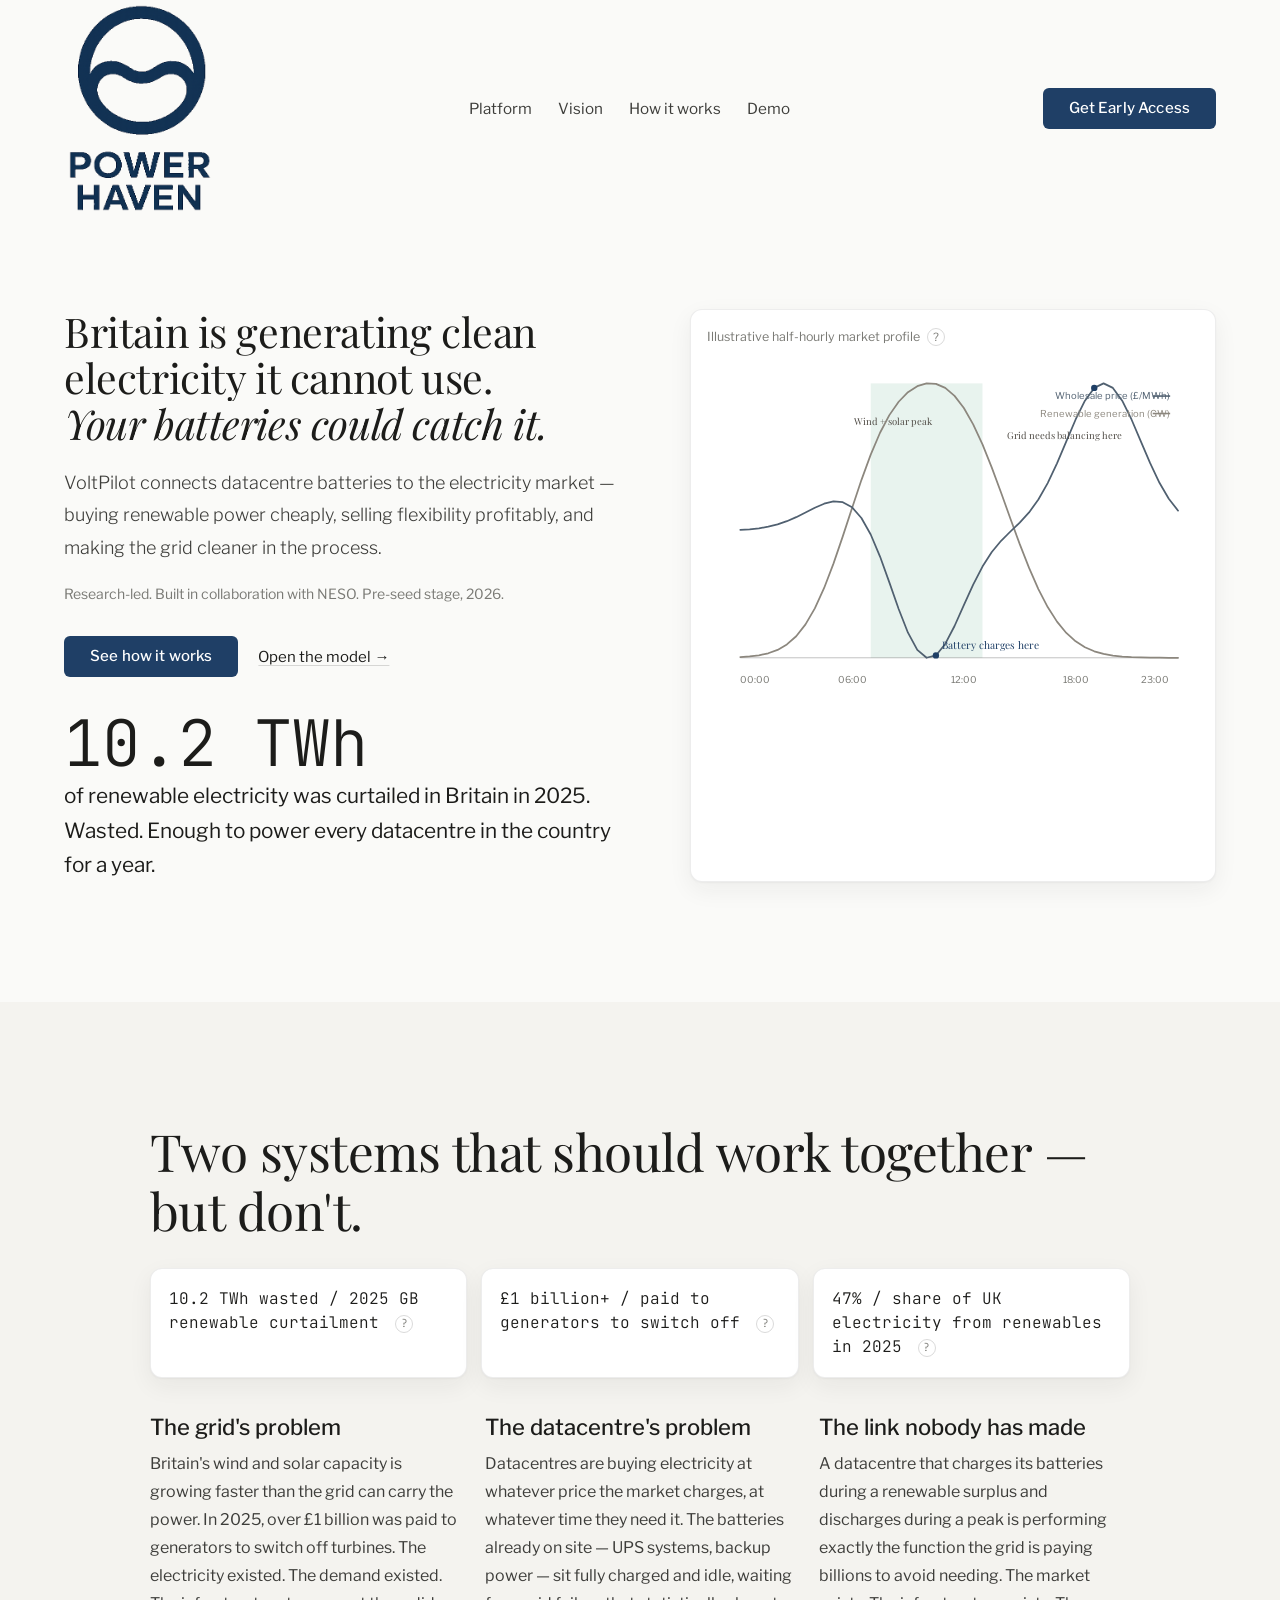
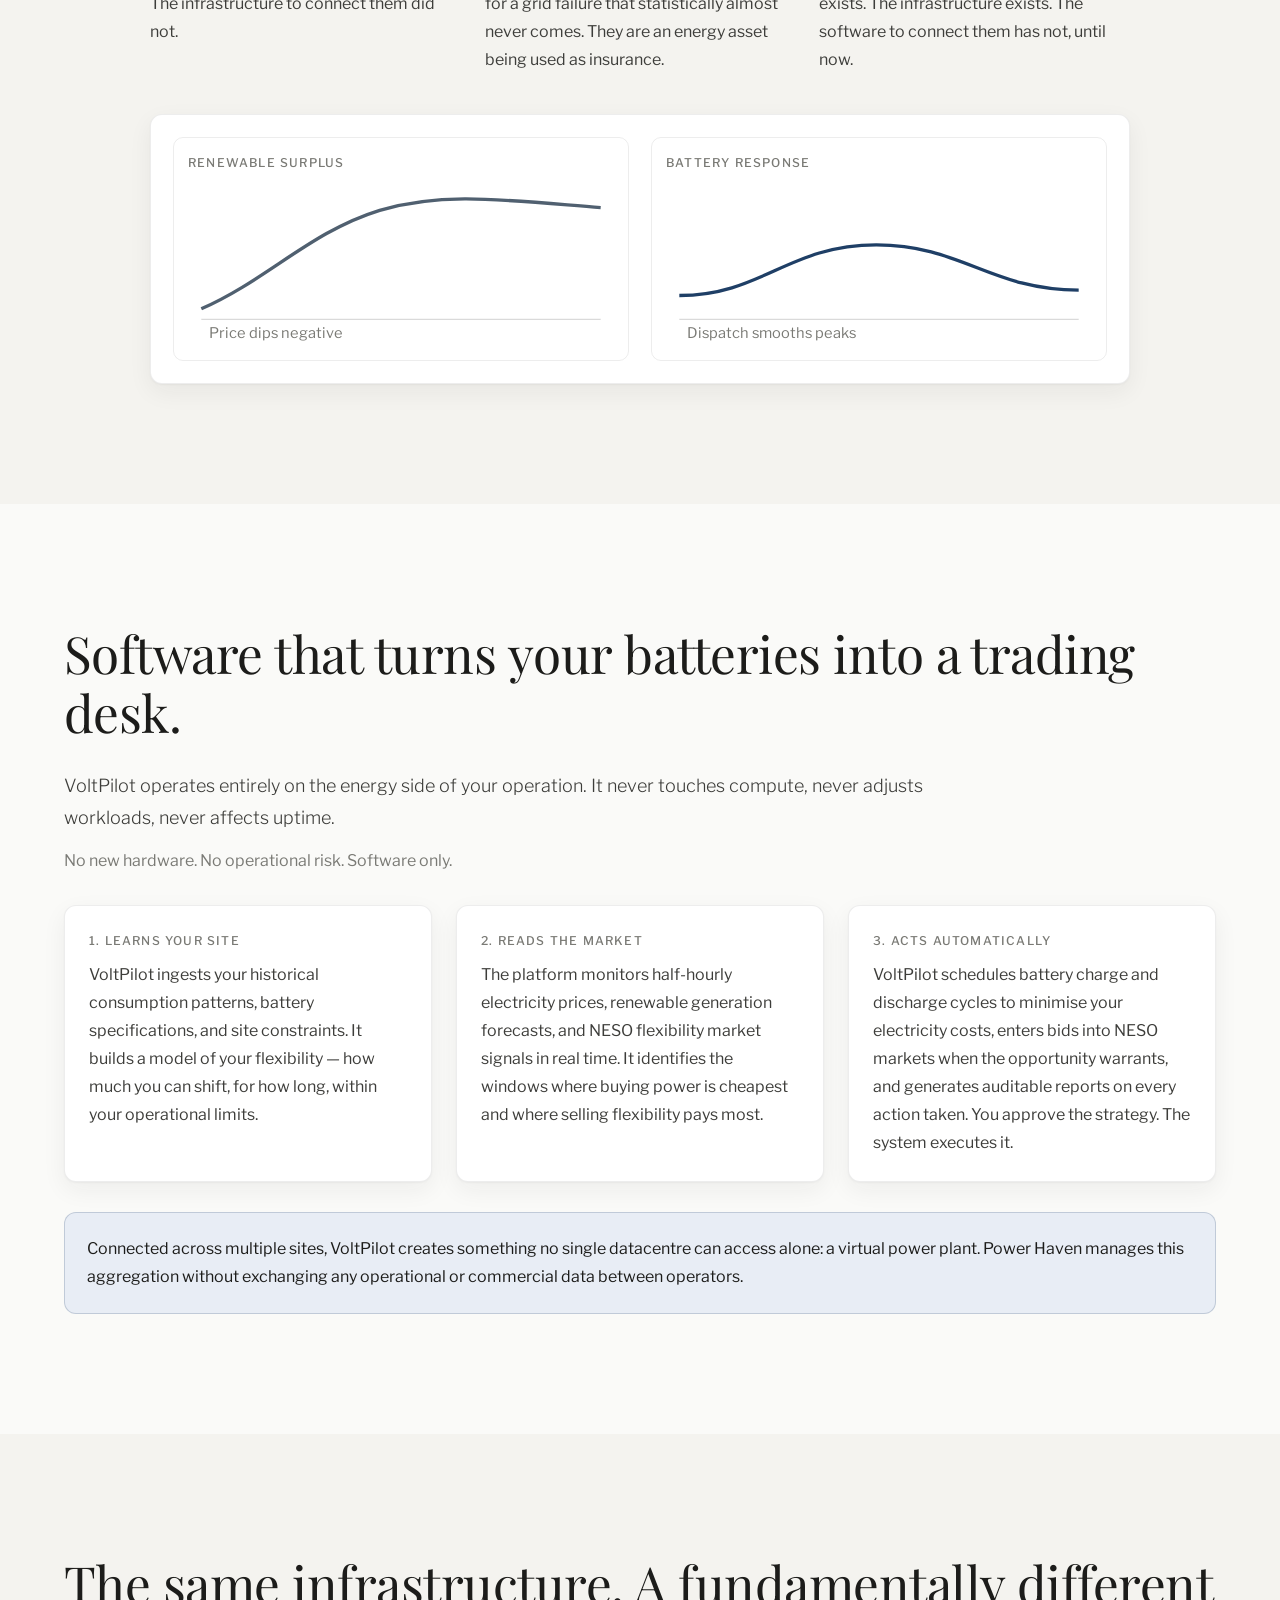
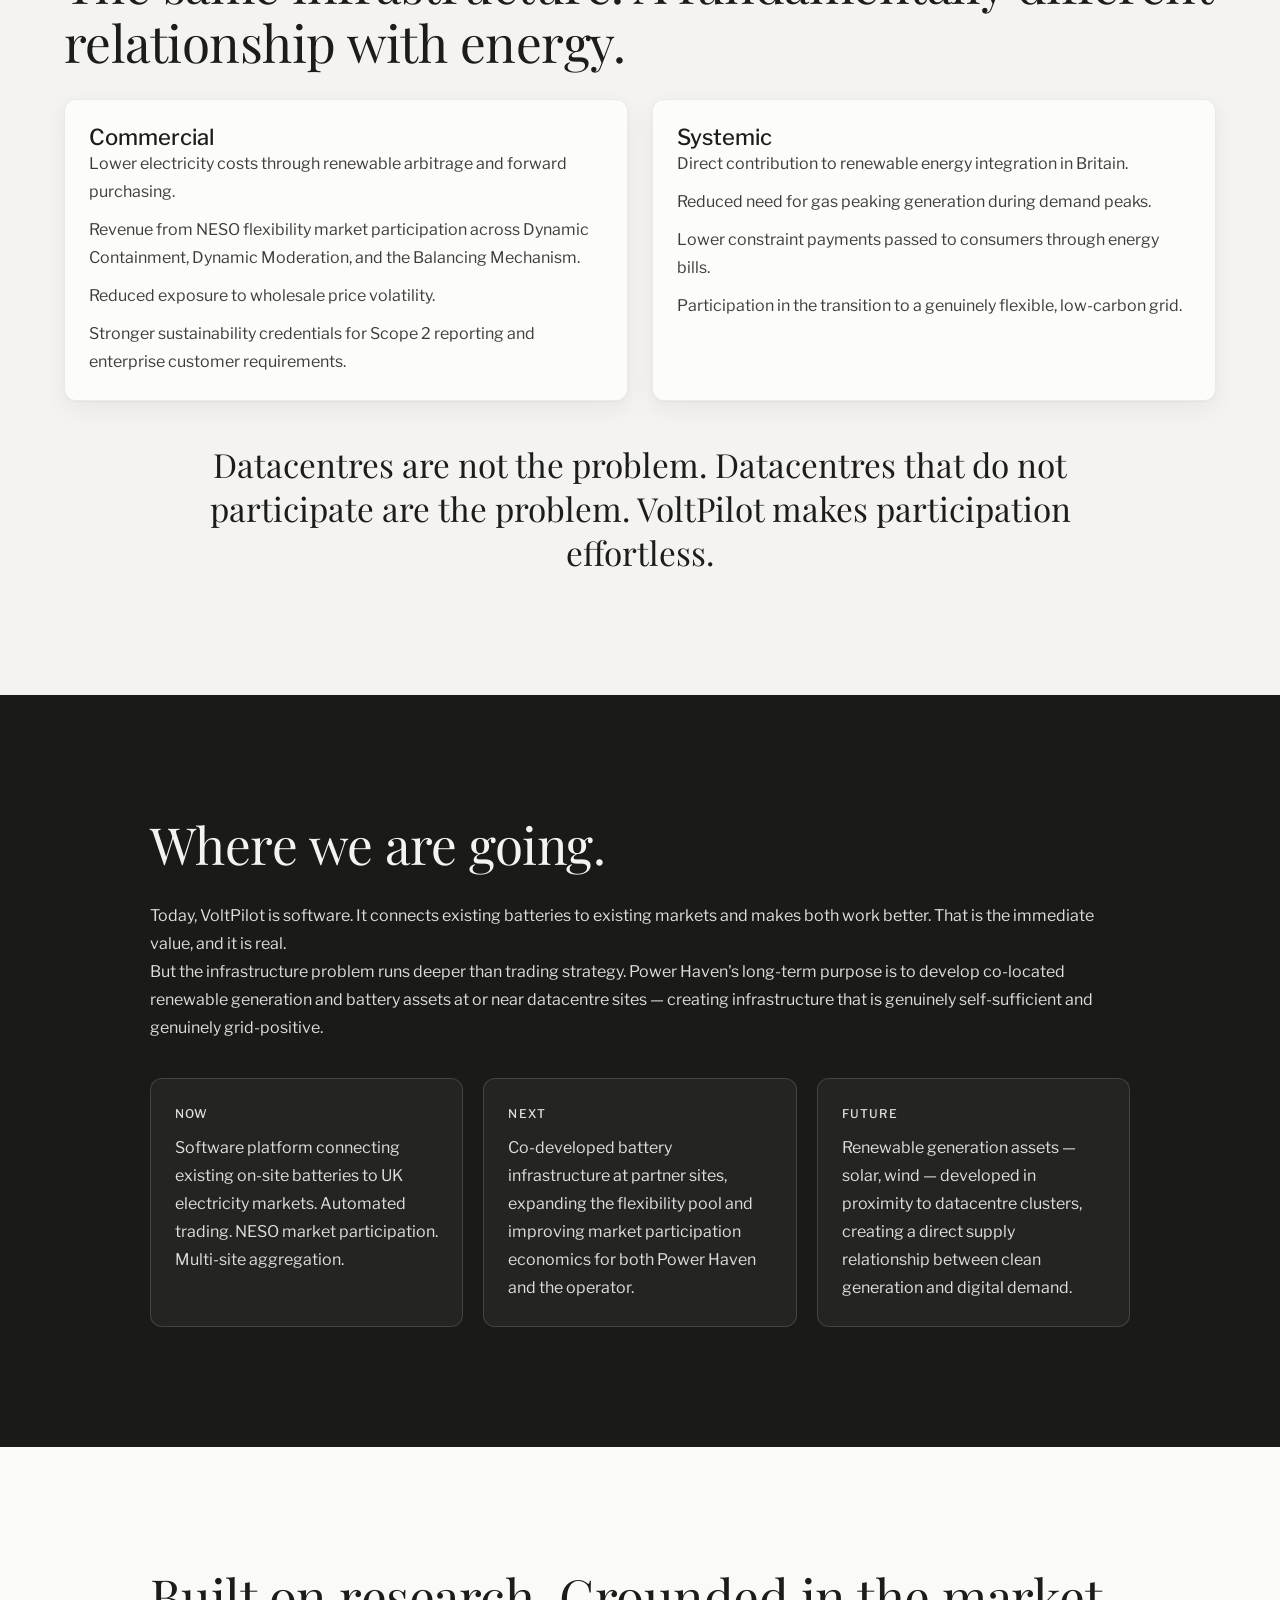
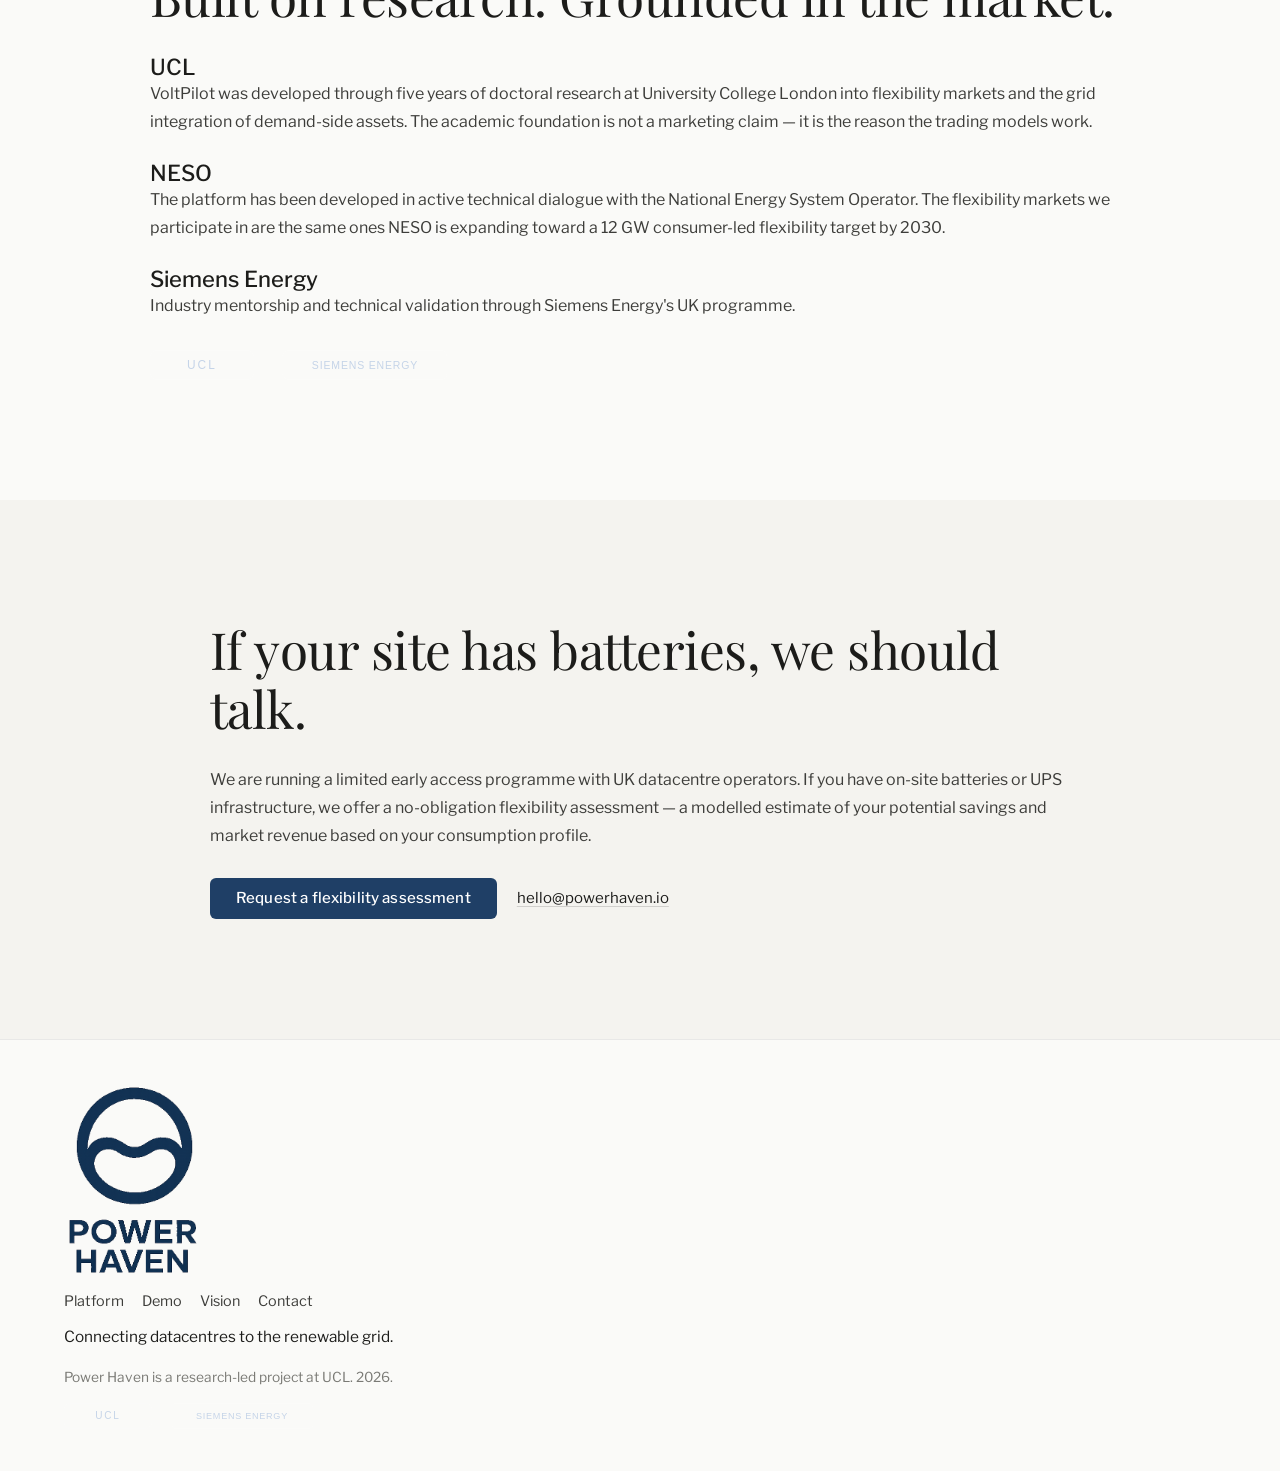
==== commit 6a3a2dad: "Remove hero stat tooltip and declutter chart top annotations" ====
--- a/index.html
+++ b/index.html
@@ -64,9 +64,6 @@
             <p class="hero-stat">
               <span>10.2 TWh</span> of renewable electricity was curtailed in Britain in 2025. Wasted. Enough to
               power every datacentre in the country for a year.
-              <span class="tooltip-wrap" tabindex="0">?
-                <span class="tooltip-bubble">Curtailment context: 10.2 TWh = 10,200,000 MWh of generation not dispatched despite availability.</span>
-              </span>
             </p>
           </div>
 
--- a/css/components.css
+++ b/css/components.css
@@ -140,8 +140,8 @@
   background: #ffffff;
   color: var(--text-body);
   box-shadow: var(--shadow-card);
-  font-size: 0.74rem;
-  line-height: 1.45;
+  font-size: 11px;
+  line-height: 1.4;
   opacity: 0;
   pointer-events: none;
   transition: opacity 0.16s ease;
@@ -155,10 +155,10 @@
 }
 
 .hero-title {
-  font-size: clamp(3.25rem, 6.5vw, 6rem);
+  font-size: clamp(1.7rem, 3.2vw, 3rem);
   font-weight: 400;
-  line-height: 1.04;
-  margin-bottom: 24px;
+  line-height: 1.12;
+  margin-bottom: 20px;
 }
 
 .headline-line {
@@ -398,6 +398,13 @@
 .demo-grid {
   display: grid;
   grid-template-columns: minmax(0, 0.95fr) minmax(0, 1.05fr);
+  gap: 24px;
+  align-items: start;
+}
+
+.demo-charts {
+  display: grid;
+  grid-template-columns: repeat(3, minmax(0, 1fr));
   gap: 24px;
   align-items: start;
 }
@@ -621,6 +628,10 @@
   border: 1px solid var(--border);
   border-radius: 10px;
   padding: 14px;
+}
+
+.demo-chart-card {
+  margin-top: 0;
 }
 
 .chart-head {
@@ -851,6 +862,10 @@
     grid-template-columns: 1fr;
   }
 
+  .demo-charts {
+    grid-template-columns: repeat(2, minmax(0, 1fr));
+  }
+
   .result-grid {
     grid-template-columns: repeat(auto-fit, minmax(170px, 1fr));
   }
@@ -874,6 +889,10 @@
     padding: 20px;
   }
 
+  .demo-charts {
+    grid-template-columns: 1fr;
+  }
+
   .brand-logo {
     width: 136px;
   }
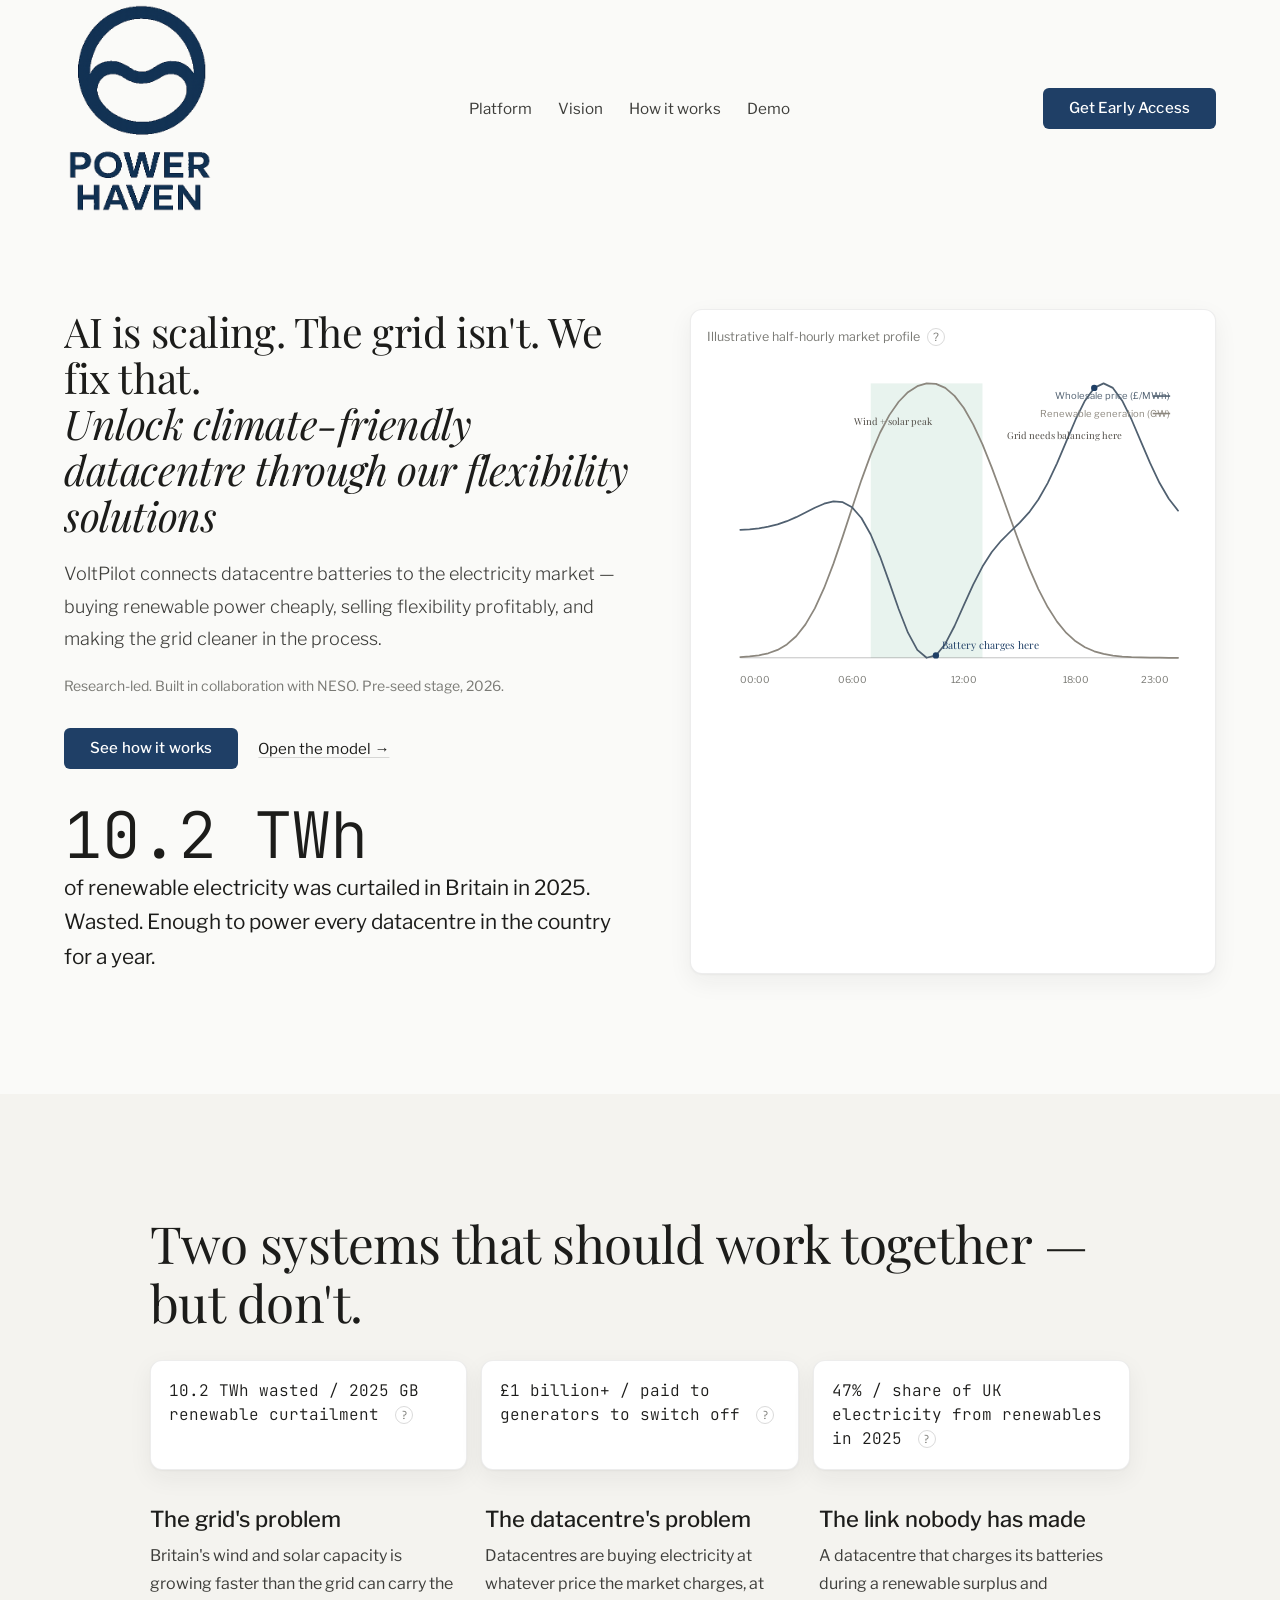
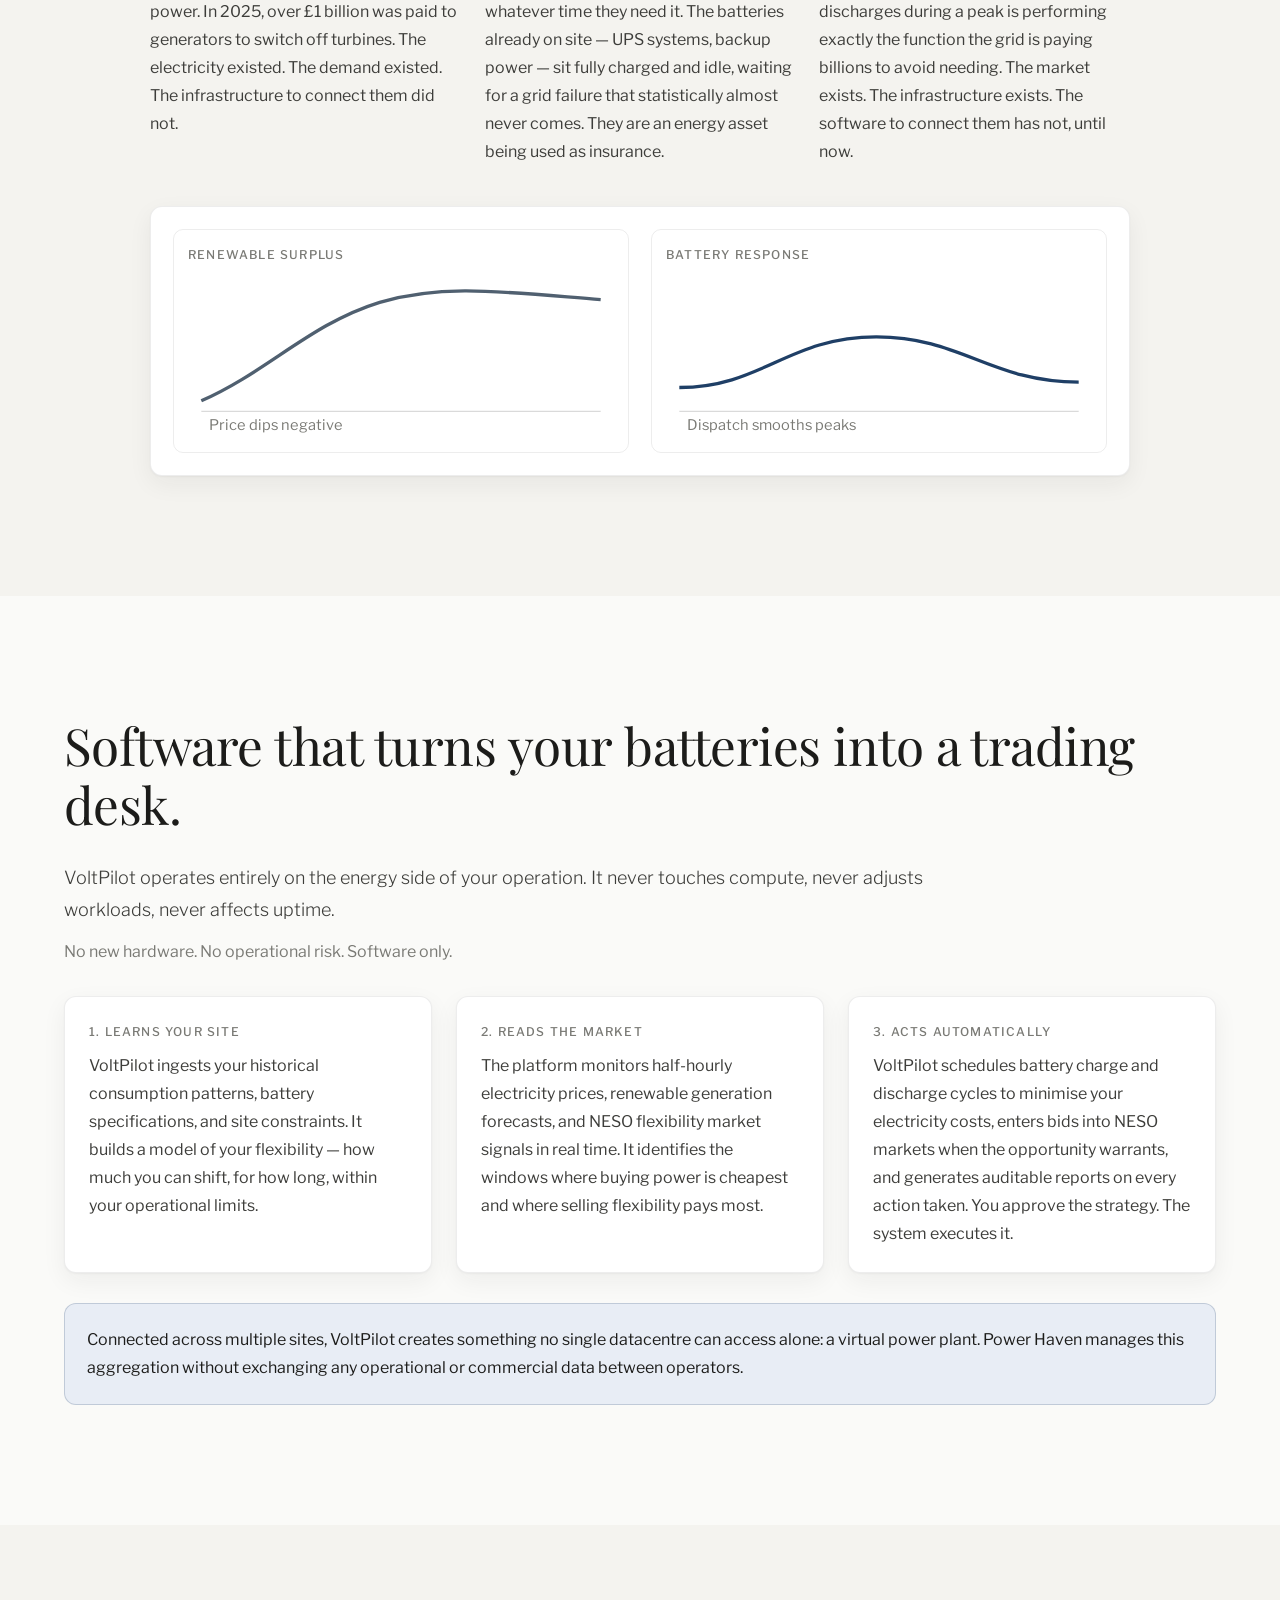
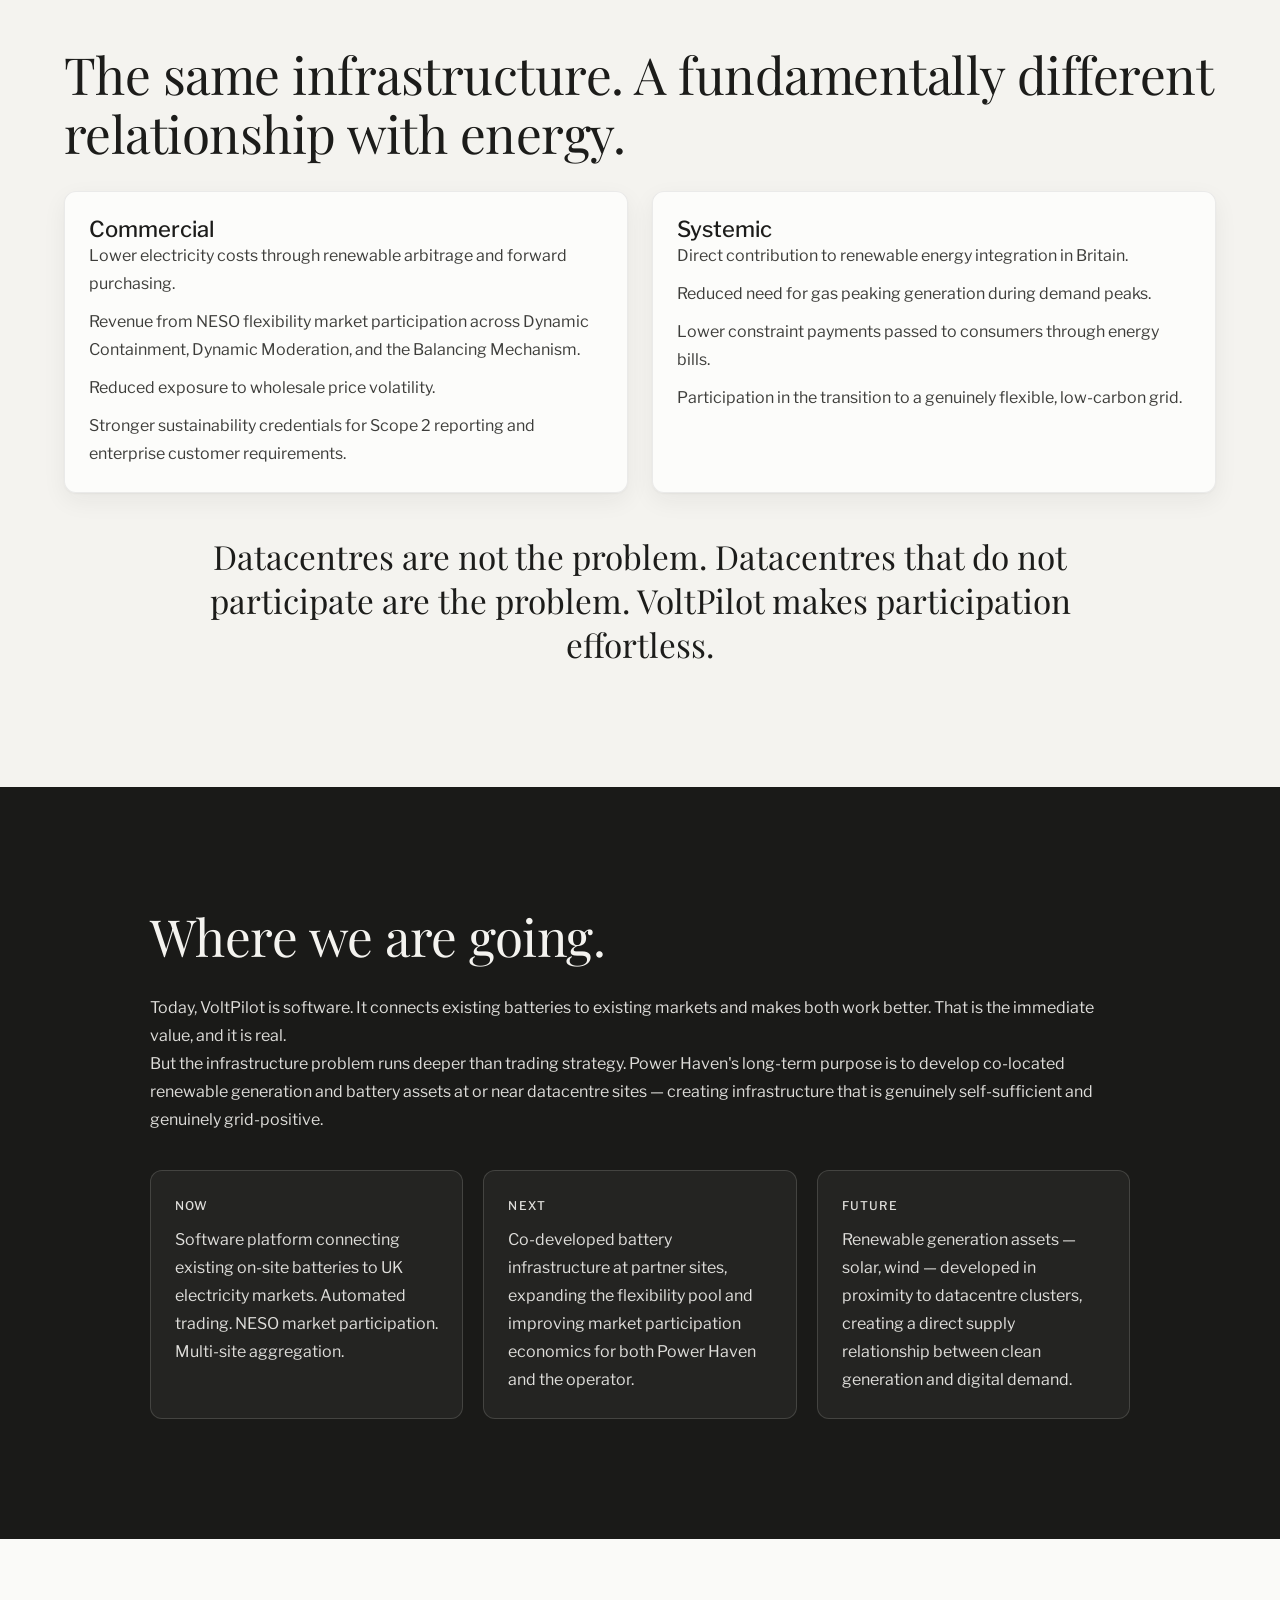
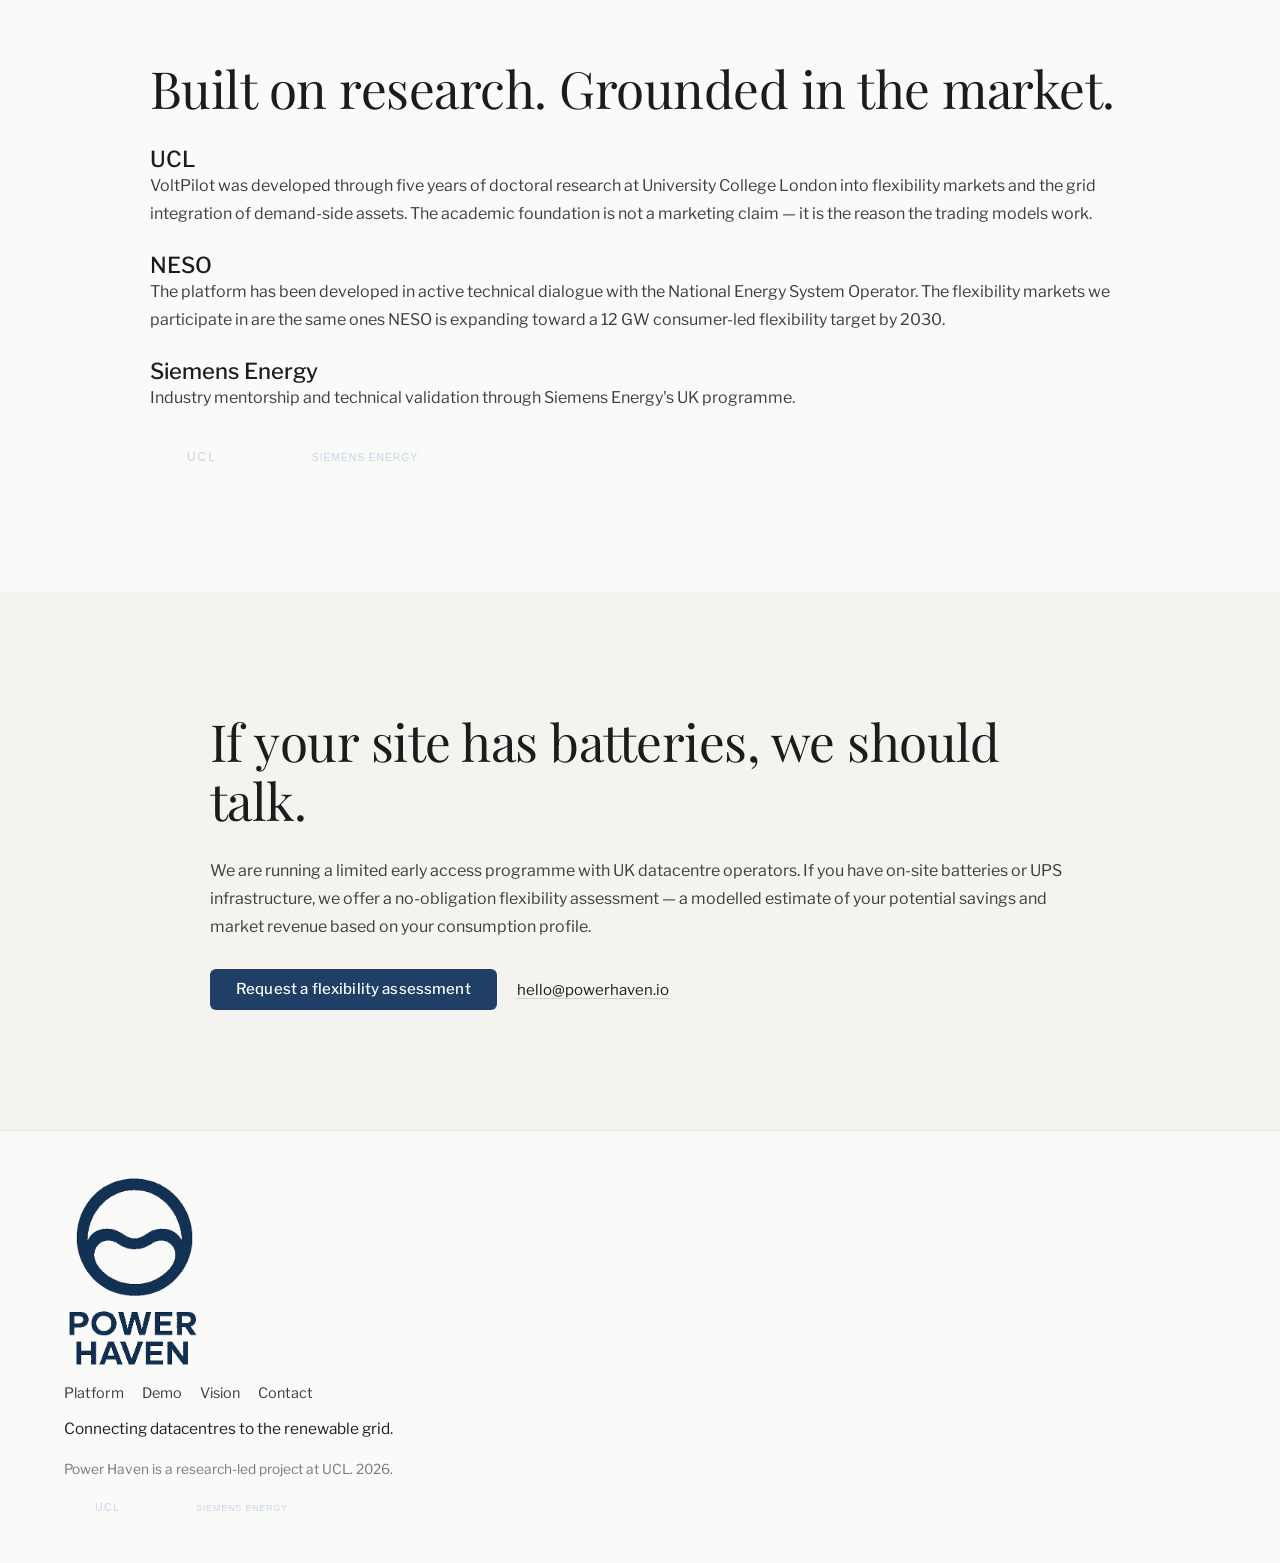
==== commit b6686705: "Update hero headline messaging" ====
--- a/index.html
+++ b/index.html
@@ -49,8 +49,8 @@
         <div class="container hero-grid">
           <div class="hero-copy" data-reveal>
             <h1 id="hero-title" class="hero-title">
-              <span class="headline-line"><span class="headline-clip">Britain is generating clean electricity it cannot use.</span></span>
-              <span class="headline-line headline-italic"><span class="headline-clip">Your batteries could catch it.</span></span>
+              <span class="headline-line"><span class="headline-clip">AI is scaling. The grid isn't. We fix that.</span></span>
+              <span class="headline-line headline-italic"><span class="headline-clip">Unlock climate-friendly datacentre through our flexibility solutions</span></span>
             </h1>
             <p class="hero-subhead">
               VoltPilot connects datacentre batteries to the electricity market — buying renewable power cheaply,
